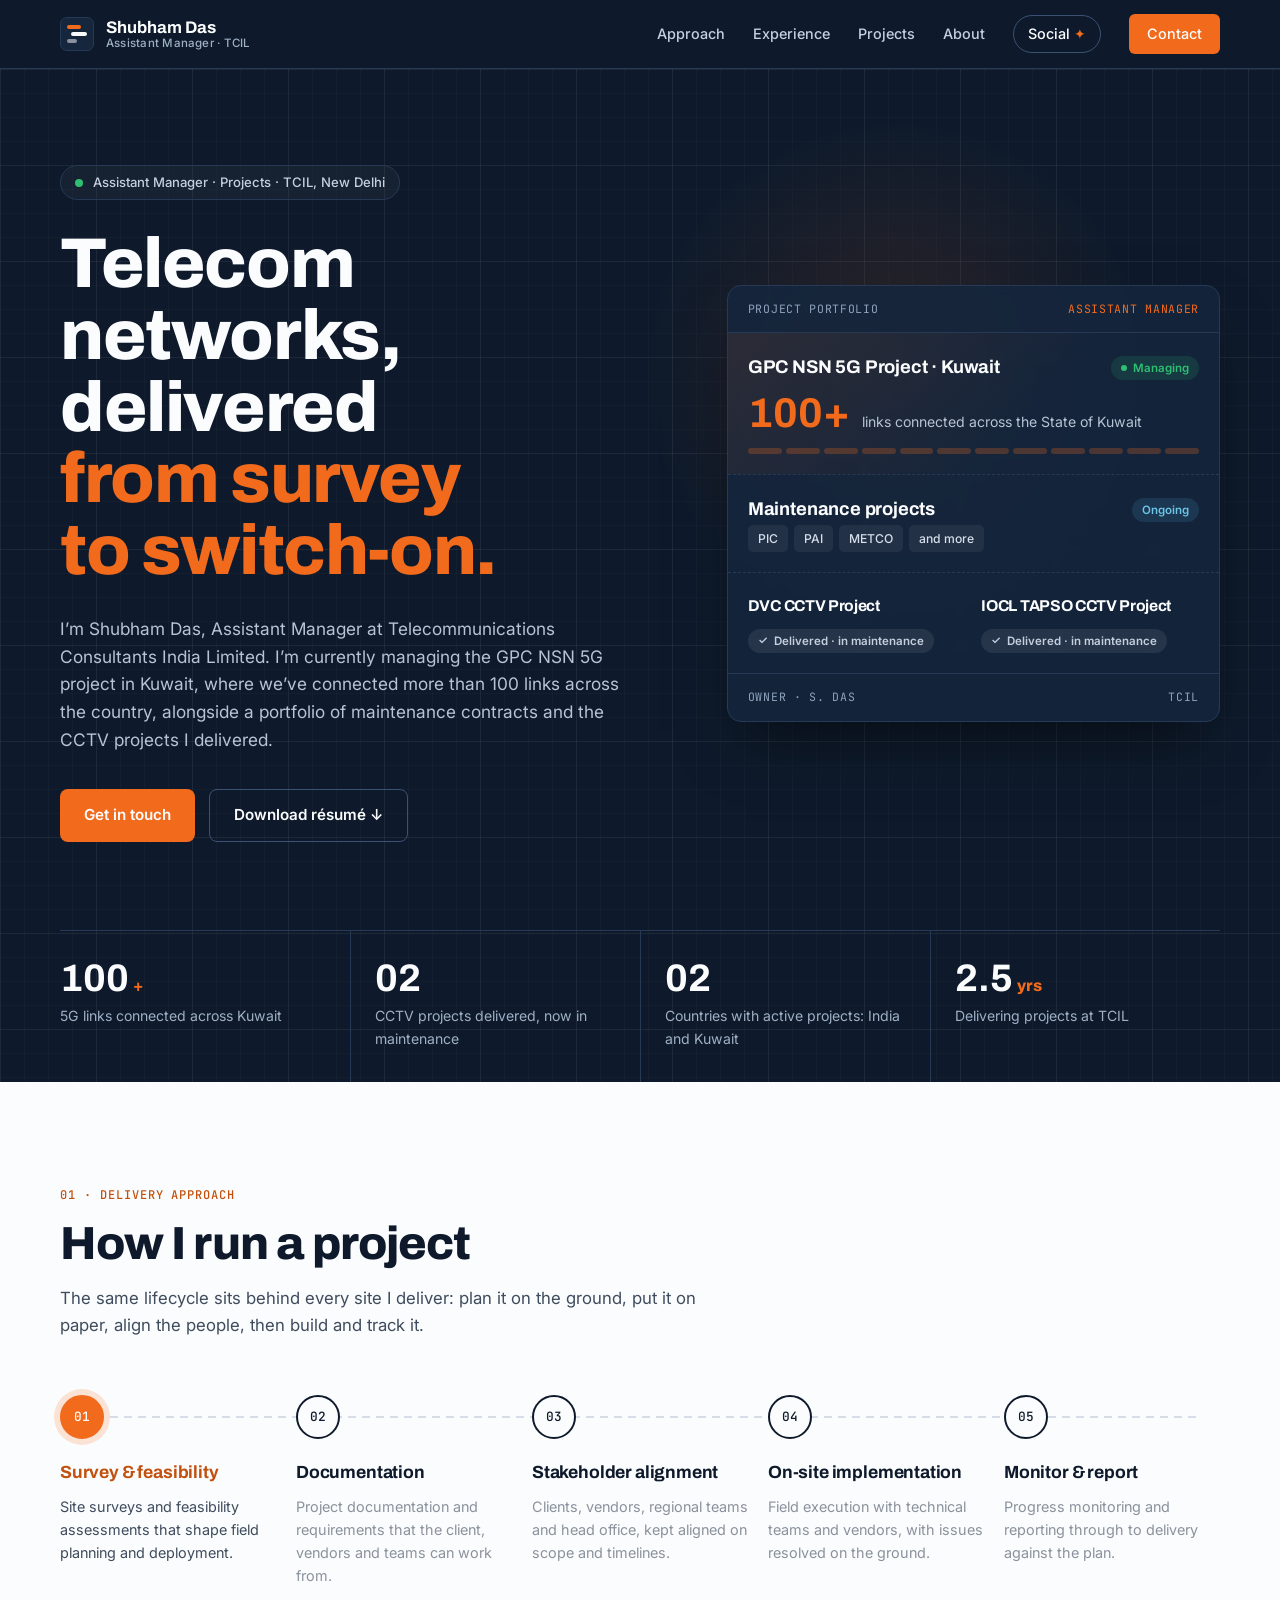
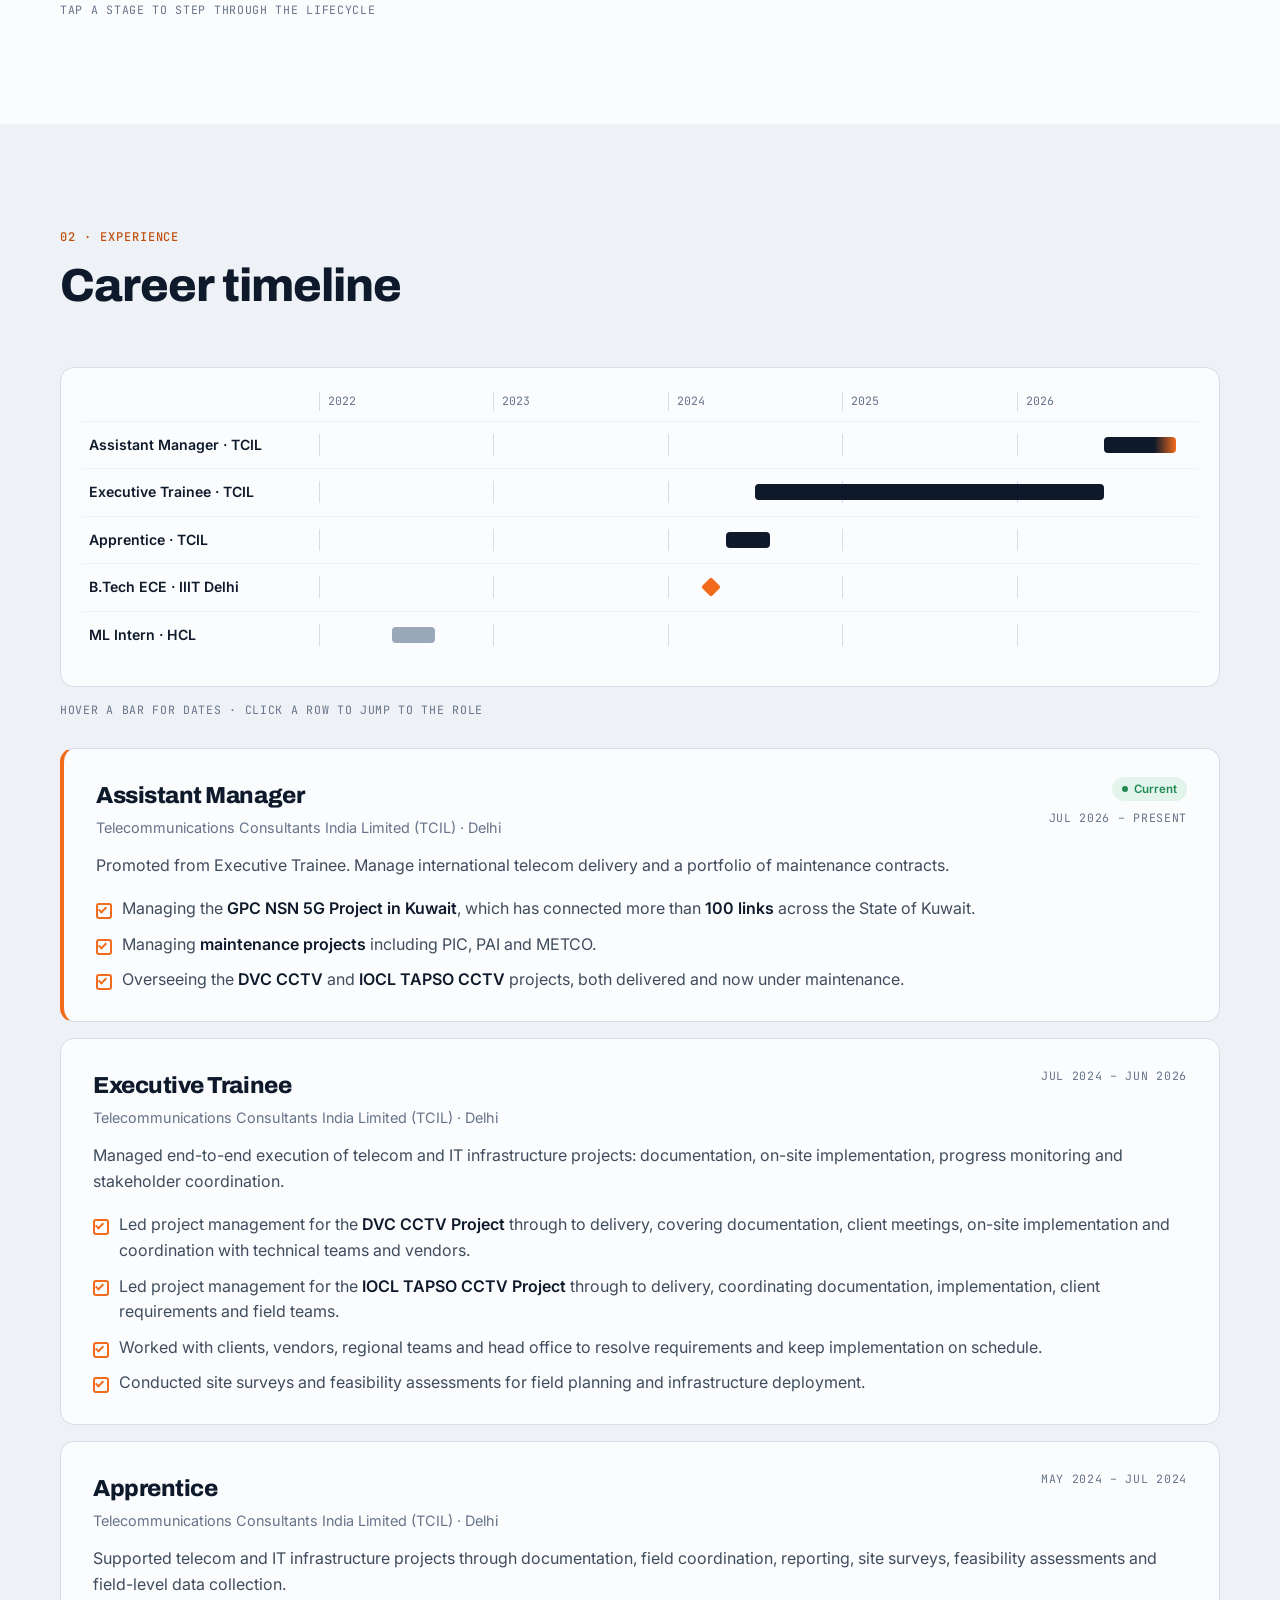
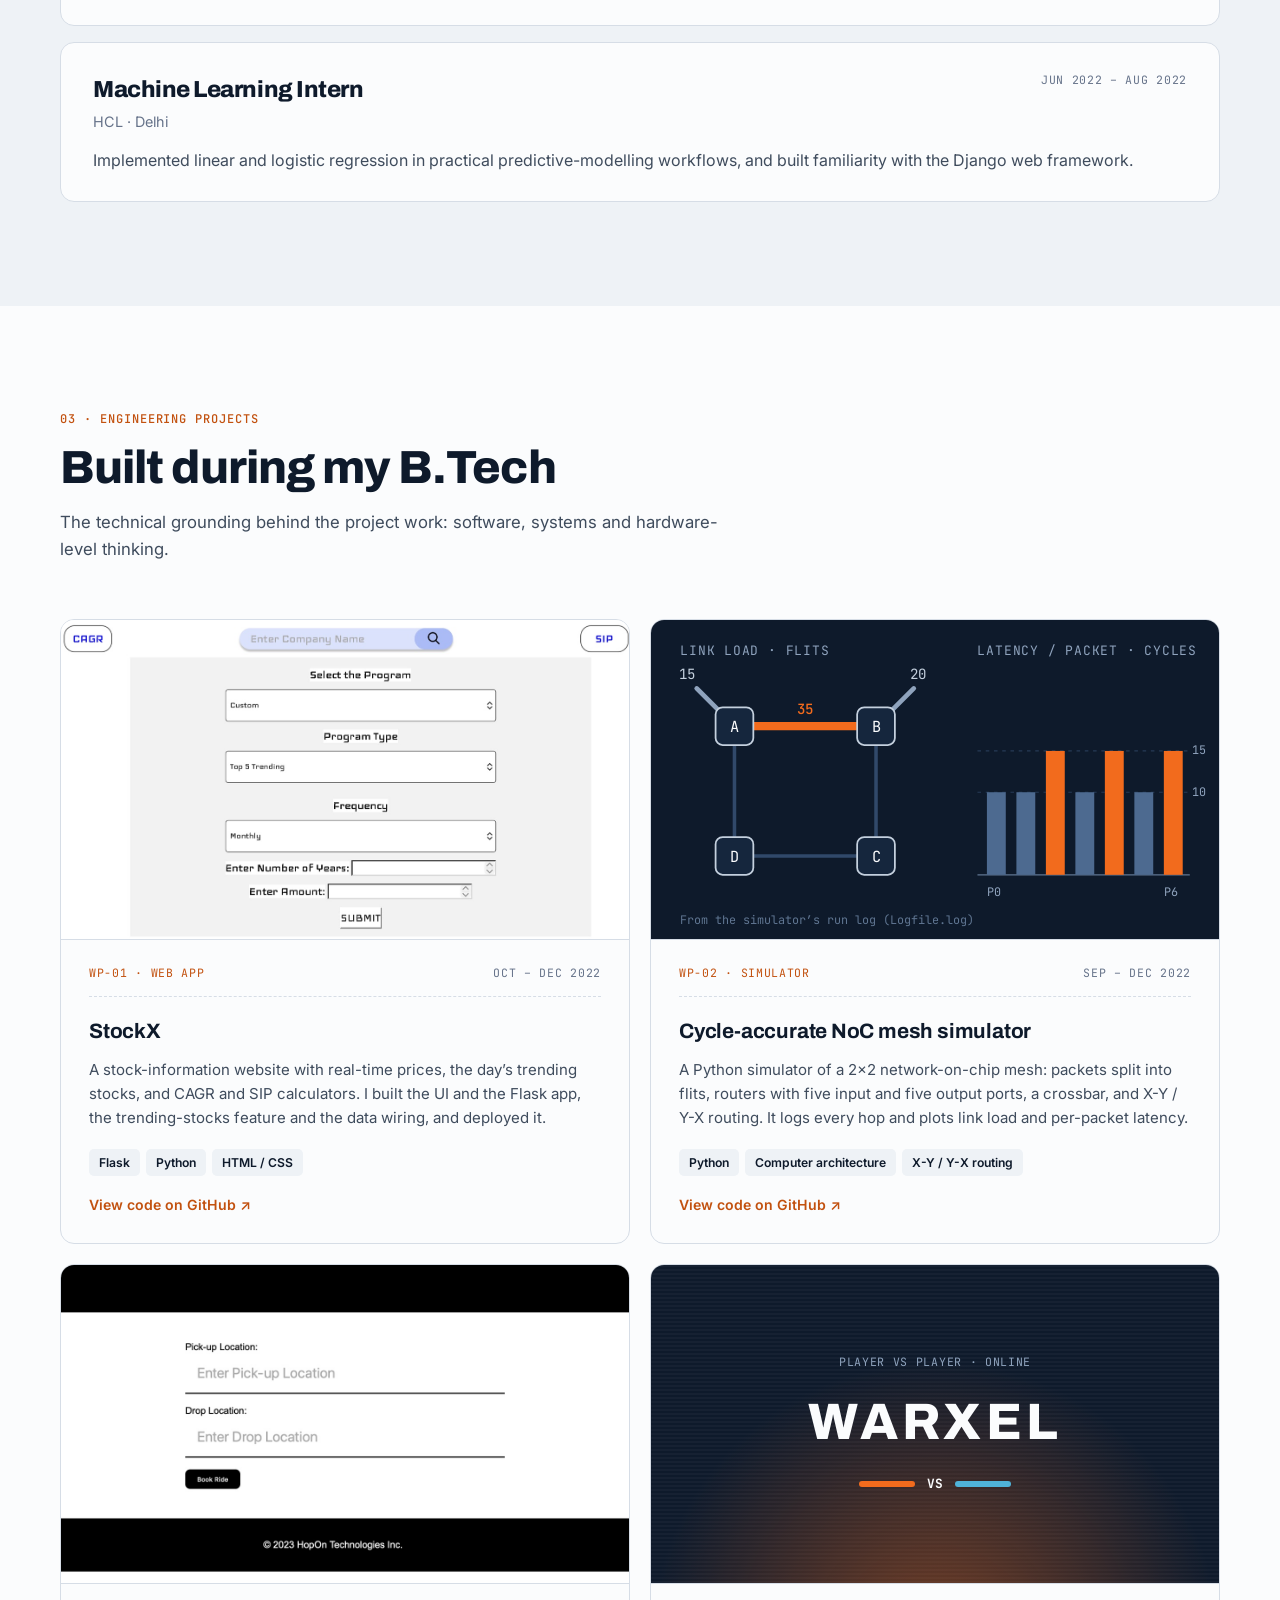
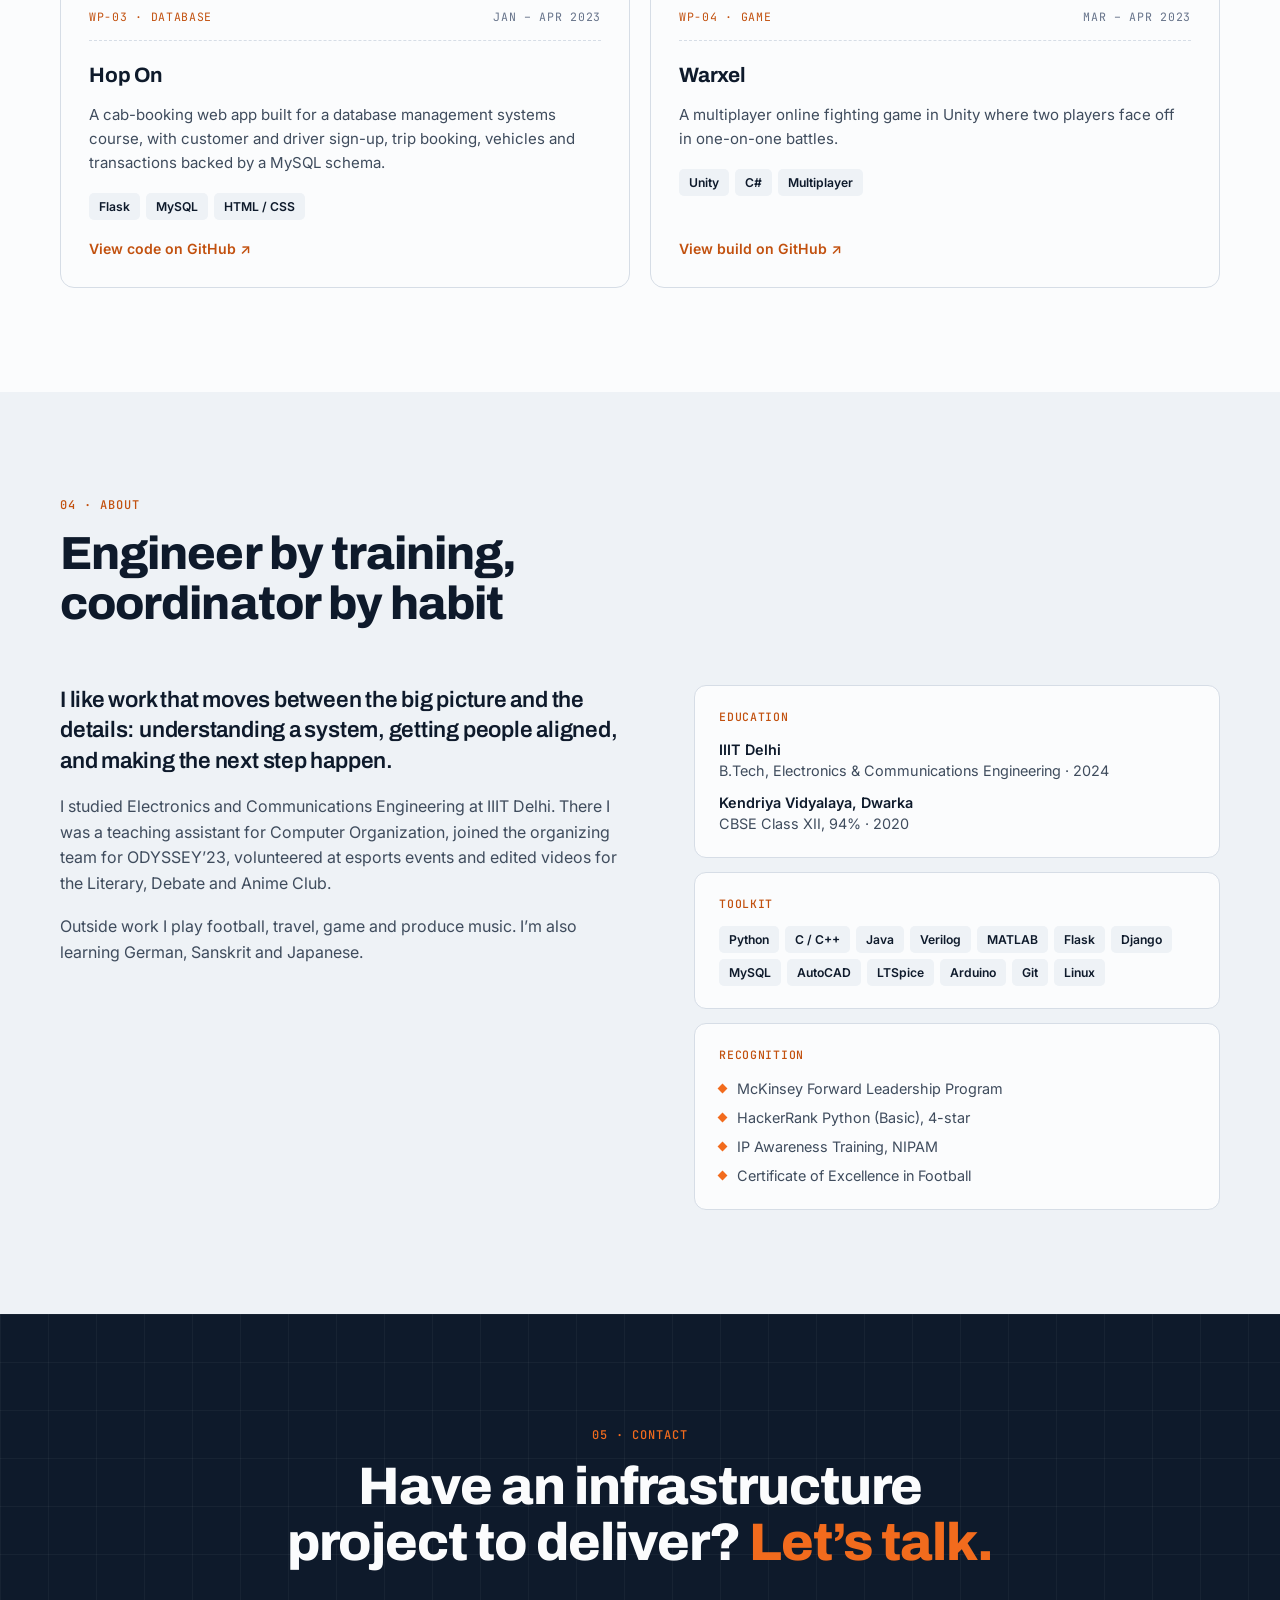
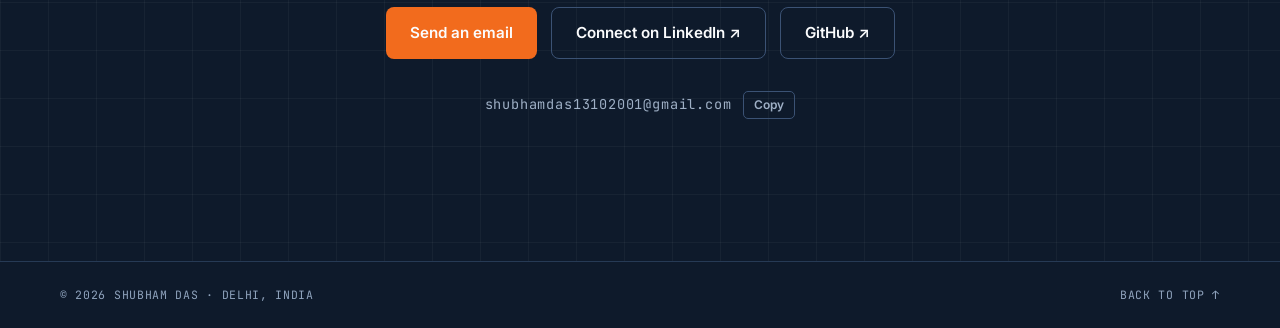
==== index.html @ 8af95099 "Portfolio site" ====
<!doctype html>
<html lang="en">
  <head>
    <meta charset="UTF-8" />
    <meta name="viewport" content="width=device-width, initial-scale=1" />
    <meta name="theme-color" content="#0e1a2b" />
    <meta
      name="description"
      content="Shubham Das is an Assistant Manager at TCIL, managing the GPC NSN 5G project in Kuwait and telecom infrastructure projects from site survey to delivery."
    />
    <title>Shubham Das — Project Manager, TCIL</title>
    <link rel="icon" href="data:image/svg+xml,%3Csvg xmlns='http://www.w3.org/2000/svg' viewBox='0 0 64 64'%3E%3Crect width='64' height='64' rx='10' fill='%230e1a2b'/%3E%3Crect x='14' y='18' width='22' height='7' rx='2' fill='%23f26b1d'/%3E%3Crect x='24' y='29' width='26' height='7' rx='2' fill='%23fbfcfd'/%3E%3Crect x='14' y='40' width='16' height='7' rx='2' fill='%23fbfcfd' opacity='.5'/%3E%3C/svg%3E" />
    <link rel="preconnect" href="https://fonts.googleapis.com" />
    <link rel="preconnect" href="https://fonts.gstatic.com" crossorigin />
    <link
      href="https://fonts.googleapis.com/css2?family=Archivo:wght@500;600;700;800&family=Inter:wght@400;500;600&family=JetBrains+Mono:wght@500&display=swap"
      rel="stylesheet"
    />
    <link rel="stylesheet" href="assets/css/main.css" />
    <script src="assets/js/main.js" defer></script>
  </head>
  <body>
    <header class="site-header">
      <div class="shell header-inner">
        <a class="brand" href="#home">
          <span class="brand-mark" aria-hidden="true"><i></i><i></i><i></i></span>
          <span class="brand-text">Shubham Das<small>Assistant Manager · TCIL</small></span>
        </a>
        <button class="menu-toggle" type="button" aria-expanded="false" aria-controls="site-nav">
          <span></span>
          <span></span>
          <span class="sr-only">Toggle navigation</span>
        </button>
        <nav class="site-nav" id="site-nav" aria-label="Main navigation">
          <a href="#approach">Approach</a>
          <a href="#experience">Experience</a>
          <a href="#work">Projects</a>
          <a href="#about">About</a>
          <a class="nav-social" href="social.html">Social <span aria-hidden="true">✦</span></a>
          <a class="nav-cta" href="#contact">Contact</a>
        </nav>
      </div>
      <div class="scroll-progress" aria-hidden="true"><i></i></div>
    </header>

    <main>
      <!-- HERO -->
      <section class="hero" id="home">
        <div class="hero-spot" aria-hidden="true"></div>
        <div class="shell hero-inner">
          <div class="hero-copy">
            <p class="tag-line"><span class="pulse"></span> Assistant Manager · Projects · TCIL, New Delhi</p>
            <h1>Telecom networks, delivered <span class="hl">from survey to switch-on.</span></h1>
            <p class="lede">
              I’m Shubham Das, Assistant Manager at Telecommunications Consultants India Limited. I’m currently managing the
              GPC NSN 5G project in Kuwait, where we’ve connected more than 100 links across the country, alongside a
              portfolio of maintenance contracts and the CCTV projects I delivered.
            </p>
            <div class="actions">
              <a class="btn btn-primary" href="mailto:shubhamdas13102001@gmail.com">Get in touch</a>
              <a class="btn btn-ghost" href="assets/docs/Shubham_Das_Resume.pdf" download>Download résumé ↓</a>
            </div>
          </div>

          <aside class="board" aria-label="Project portfolio">
            <div class="board-head">
              <span class="mono">PROJECT PORTFOLIO</span>
              <span class="mono board-count">ASSISTANT MANAGER</span>
            </div>

            <div class="board-item board-item--lead">
              <div class="board-row">
                <h2>GPC NSN 5G Project · Kuwait</h2>
                <span class="chip chip-live">Managing</span>
              </div>
              <div class="board-metric"><strong><b data-count="100">100</b>+</strong><span>links connected across the State of Kuwait</span></div>
              <div class="link-map" aria-hidden="true"><i></i><i></i><i></i><i></i><i></i><i></i><i></i><i></i><i></i><i></i><i></i><i></i></div>
            </div>

            <div class="board-item">
              <div class="board-row">
                <h2>Maintenance projects</h2>
                <span class="chip chip-om">Ongoing</span>
              </div>
              <ul class="scope"><li>PIC</li><li>PAI</li><li>METCO</li><li>and more</li></ul>
            </div>

            <div class="board-item board-item--split">
              <div>
                <h2>DVC CCTV Project</h2>
                <span class="chip chip-done">Delivered · in maintenance</span>
              </div>
              <div>
                <h2>IOCL TAPSO CCTV Project</h2>
                <span class="chip chip-done">Delivered · in maintenance</span>
              </div>
            </div>

            <div class="board-foot mono"><span>OWNER · S. DAS</span><span>TCIL</span></div>
          </aside>
        </div>

        <div class="shell kpis" role="list" aria-label="Highlights">
          <div class="kpi" role="listitem"><strong><b data-count="100">100</b><small>+</small></strong><span>5G links connected across Kuwait</span></div>
          <div class="kpi" role="listitem"><strong><b data-count="2" data-pad="2">02</b></strong><span>CCTV projects delivered, now in maintenance</span></div>
          <div class="kpi" role="listitem"><strong><b data-count="2" data-pad="2">02</b></strong><span>Countries with active projects: India and Kuwait</span></div>
          <div class="kpi" role="listitem"><strong><b data-count="2.5" data-decimals="1">2.5</b><small>yrs</small></strong><span>Delivering projects at TCIL</span></div>
        </div>
      </section>

      <!-- APPROACH -->
      <section class="section shell" id="approach">
        <header class="section-head">
          <p class="eyebrow">01 · Delivery approach</p>
          <h2>How I run a project</h2>
          <p class="section-intro">The same lifecycle sits behind every site I deliver: plan it on the ground, put it on paper, align the people, then build and track it.</p>
        </header>

        <ol class="phases">
          <li class="phase is-active">
            <span class="phase-num">01</span>
            <h3>Survey &amp; feasibility</h3>
            <p>Site surveys and feasibility assessments that shape field planning and deployment.</p>
          </li>
          <li class="phase">
            <span class="phase-num">02</span>
            <h3>Documentation</h3>
            <p>Project documentation and requirements that the client, vendors and teams can work from.</p>
          </li>
          <li class="phase">
            <span class="phase-num">03</span>
            <h3>Stakeholder alignment</h3>
            <p>Clients, vendors, regional teams and head office, kept aligned on scope and timelines.</p>
          </li>
          <li class="phase">
            <span class="phase-num">04</span>
            <h3>On-site implementation</h3>
            <p>Field execution with technical teams and vendors, with issues resolved on the ground.</p>
          </li>
          <li class="phase">
            <span class="phase-num">05</span>
            <h3>Monitor &amp; report</h3>
            <p>Progress monitoring and reporting through to delivery against the plan.</p>
          </li>
        </ol>
        <p class="phases-hint mono">TAP A STAGE TO STEP THROUGH THE LIFECYCLE</p>
      </section>

      <!-- EXPERIENCE -->
      <section class="section section-tint" id="experience">
        <div class="shell">
          <header class="section-head">
            <p class="eyebrow">02 · Experience</p>
            <h2>Career timeline</h2>
          </header>

          <div class="gantt" aria-label="Career timeline chart">
            <div class="gantt-axis" aria-hidden="true">
              <span></span>
              <div class="gantt-years"><span>2022</span><span>2023</span><span>2024</span><span>2025</span><span>2026</span></div>
            </div>
            <a class="gantt-row" href="#role-am">
              <span class="gantt-label">Assistant Manager · TCIL</span>
              <span class="gantt-track"><i class="bar bar-live" style="--l: 90%; --w: 8.33%" data-tip="Jul 2026 – Present · 5G Kuwait"></i></span>
            </a>
            <a class="gantt-row" href="#role-et">
              <span class="gantt-label">Executive Trainee · TCIL</span>
              <span class="gantt-track"><i class="bar" style="--l: 50%; --w: 40%" data-tip="Jul 2024 – Jun 2026 · 2 yrs"></i></span>
            </a>
            <a class="gantt-row" href="#role-ap">
              <span class="gantt-label">Apprentice · TCIL</span>
              <span class="gantt-track"><i class="bar" style="--l: 46.67%; --w: 5%" data-tip="May – Jul 2024"></i></span>
            </a>
            <div class="gantt-row">
              <span class="gantt-label">B.Tech ECE · IIIT Delhi</span>
              <span class="gantt-track"><i class="milestone" style="--l: 45%" data-tip="Graduated · Apr 2024"></i></span>
            </div>
            <a class="gantt-row" href="#role-hcl">
              <span class="gantt-label">ML Intern · HCL</span>
              <span class="gantt-track"><i class="bar bar-muted" style="--l: 8.33%; --w: 5%" data-tip="Jun – Aug 2022"></i></span>
            </a>
          </div>
          <p class="gantt-hint mono">HOVER A BAR FOR DATES · CLICK A ROW TO JUMP TO THE ROLE</p>

          <div class="roles">
            <article class="role role-current" id="role-am">
              <div class="role-head">
                <div>
                  <h3>Assistant Manager</h3>
                  <p class="role-org">Telecommunications Consultants India Limited (TCIL) · Delhi</p>
                </div>
                <div class="role-meta"><span class="chip chip-live">Current</span><span class="mono">JUL 2026 – PRESENT</span></div>
              </div>
              <p>Promoted from Executive Trainee. Manage international telecom delivery and a portfolio of maintenance contracts.</p>
              <ul>
                <li>Managing the <strong>GPC NSN 5G Project in Kuwait</strong>, which has connected more than <strong>100 links</strong> across the State of Kuwait.</li>
                <li>Managing <strong>maintenance projects</strong> including PIC, PAI and METCO.</li>
                <li>Overseeing the <strong>DVC CCTV</strong> and <strong>IOCL TAPSO CCTV</strong> projects, both delivered and now under maintenance.</li>
              </ul>
            </article>

            <article class="role" id="role-et">
              <div class="role-head">
                <div>
                  <h3>Executive Trainee</h3>
                  <p class="role-org">Telecommunications Consultants India Limited (TCIL) · Delhi</p>
                </div>
                <div class="role-meta"><span class="mono">JUL 2024 – JUN 2026</span></div>
              </div>
              <p>Managed end-to-end execution of telecom and IT infrastructure projects: documentation, on-site implementation, progress monitoring and stakeholder coordination.</p>
              <ul>
                <li>Led project management for the <strong>DVC CCTV Project</strong> through to delivery, covering documentation, client meetings, on-site implementation and coordination with technical teams and vendors.</li>
                <li>Led project management for the <strong>IOCL TAPSO CCTV Project</strong> through to delivery, coordinating documentation, implementation, client requirements and field teams.</li>
                <li>Worked with clients, vendors, regional teams and head office to resolve requirements and keep implementation on schedule.</li>
                <li>Conducted site surveys and feasibility assessments for field planning and infrastructure deployment.</li>
              </ul>
            </article>

            <article class="role" id="role-ap">
              <div class="role-head">
                <div>
                  <h3>Apprentice</h3>
                  <p class="role-org">Telecommunications Consultants India Limited (TCIL) · Delhi</p>
                </div>
                <div class="role-meta"><span class="mono">MAY 2024 – JUL 2024</span></div>
              </div>
              <p>Supported telecom and IT infrastructure projects through documentation, field coordination, reporting, site surveys, feasibility assessments and field-level data collection.</p>
            </article>

            <article class="role" id="role-hcl">
              <div class="role-head">
                <div>
                  <h3>Machine Learning Intern</h3>
                  <p class="role-org">HCL · Delhi</p>
                </div>
                <div class="role-meta"><span class="mono">JUN 2022 – AUG 2022</span></div>
              </div>
              <p>Implemented linear and logistic regression in practical predictive-modelling workflows, and built familiarity with the Django web framework.</p>
            </article>
          </div>
        </div>
      </section>

      <!-- PROJECTS -->
      <section class="section shell" id="work">
        <header class="section-head">
          <p class="eyebrow">03 · Engineering projects</p>
          <h2>Built during my B.Tech</h2>
          <p class="section-intro">The technical grounding behind the project work: software, systems and hardware-level thinking.</p>
        </header>

        <div class="packages">
          <article class="package">
            <div class="package-visual">
              <img src="assets/images/projects/stockx-sip.jpg" alt="StockX SIP calculator screen with program, type and frequency selectors" loading="lazy" />
            </div>
            <div class="package-body">
              <div class="package-head mono"><span>WP-01 · WEB APP</span><span>OCT – DEC 2022</span></div>
              <h3>StockX</h3>
              <p>A stock-information website with real-time prices, the day’s trending stocks, and CAGR and SIP calculators. I built the UI and the Flask app, the trending-stocks feature and the data wiring, and deployed it.</p>
              <div class="pills"><span>Flask</span><span>Python</span><span>HTML / CSS</span></div>
              <a class="repo-link" href="https://github.com/ShubhamDas13/stockx" target="_blank" rel="noreferrer">View code on GitHub ↗</a>
            </div>
          </article>
          <article class="package">
            <div class="package-visual package-visual--chart" role="img" aria-label="Simulator output: 2 by 2 router mesh where link A–B carried 35 flits, A–PE 15 and B–PE 20; packet latencies of 10 to 15 cycles across 7 packets">
              <svg viewBox="0 0 480 270" aria-hidden="true">
                <text class="ch-title" x="24" y="30">LINK LOAD · FLITS</text>
                <g class="mesh">
                  <line class="lk" x1="70" y1="90" x2="70" y2="200" /><line class="lk" x1="190" y1="200" x2="70" y2="200" /><line class="lk" x1="190" y1="90" x2="190" y2="200" />
                  <line class="lk lk-hot" x1="70" y1="90" x2="190" y2="90" />
                  <line class="lk lk-pe" x1="70" y1="90" x2="38" y2="58" /><line class="lk lk-pe" x1="190" y1="90" x2="222" y2="58" />
                  <text class="lk-val hot" x="130" y="80">35</text>
                  <text class="lk-val" x="30" y="50">15</text><text class="lk-val" x="226" y="50">20</text>
                  <rect class="rt" x="54" y="74" width="32" height="32" rx="6" /><text class="rt-l" x="70" y="95">A</text>
                  <rect class="rt" x="174" y="74" width="32" height="32" rx="6" /><text class="rt-l" x="190" y="95">B</text>
                  <rect class="rt" x="174" y="184" width="32" height="32" rx="6" /><text class="rt-l" x="190" y="205">C</text>
                  <rect class="rt" x="54" y="184" width="32" height="32" rx="6" /><text class="rt-l" x="70" y="205">D</text>
                </g>
                <text class="ch-title" x="276" y="30">LATENCY / PACKET · CYCLES</text>
                <g class="lat">
                  <line class="axis" x1="276" y1="216" x2="456" y2="216" />
                  <line class="grid" x1="276" y1="111" x2="456" y2="111" /><text class="tick" x="458" y="114">15</text>
                  <line class="grid" x1="276" y1="146" x2="456" y2="146" /><text class="tick" x="458" y="149">10</text>
                  <rect x="284" y="146" width="16" height="70" /><rect x="309" y="146" width="16" height="70" />
                  <rect class="hi" x="334" y="111" width="16" height="105" /><rect x="359" y="146" width="16" height="70" />
                  <rect class="hi" x="384" y="111" width="16" height="105" /><rect x="409" y="146" width="16" height="70" />
                  <rect class="hi" x="434" y="111" width="16" height="105" />
                  <text class="tick" x="284" y="234">P0</text><text class="tick" x="434" y="234">P6</text>
                </g>
                <text class="ch-foot" x="24" y="258">From the simulator’s run log (Logfile.log)</text>
              </svg>
            </div>
            <div class="package-body">
              <div class="package-head mono"><span>WP-02 · SIMULATOR</span><span>SEP – DEC 2022</span></div>
              <h3>Cycle-accurate NoC mesh simulator</h3>
              <p>A Python simulator of a 2×2 network-on-chip mesh: packets split into flits, routers with five input and five output ports, a crossbar, and X-Y / Y-X routing. It logs every hop and plots link load and per-packet latency.</p>
              <div class="pills"><span>Python</span><span>Computer architecture</span><span>X-Y / Y-X routing</span></div>
              <a class="repo-link" href="https://github.com/ShubhamDas13/CAProject" target="_blank" rel="noreferrer">View code on GitHub ↗</a>
            </div>
          </article>
          <article class="package">
            <div class="package-visual">
              <img src="assets/images/projects/hopon-booking.jpg" alt="Hop On booking screen with pick-up and drop location fields" loading="lazy" />
            </div>
            <div class="package-body">
              <div class="package-head mono"><span>WP-03 · DATABASE</span><span>JAN – APR 2023</span></div>
              <h3>Hop On</h3>
              <p>A cab-booking web app built for a database management systems course, with customer and driver sign-up, trip booking, vehicles and transactions backed by a MySQL schema.</p>
              <div class="pills"><span>Flask</span><span>MySQL</span><span>HTML / CSS</span></div>
              <a class="repo-link" href="https://github.com/ShubhamDas13/164_HopOn_Project" target="_blank" rel="noreferrer">View code on GitHub ↗</a>
            </div>
          </article>
          <article class="package">
            <div class="package-visual package-visual--game" aria-hidden="true">
              <span class="game-kicker mono">PLAYER VS PLAYER · ONLINE</span>
              <span class="game-title">WARXEL</span>
              <span class="game-vs"><i></i><b>VS</b><i></i></span>
            </div>
            <div class="package-body">
              <div class="package-head mono"><span>WP-04 · GAME</span><span>MAR – APR 2023</span></div>
              <h3>Warxel</h3>
              <p>A multiplayer online fighting game in Unity where two players face off in one-on-one battles.</p>
              <div class="pills"><span>Unity</span><span>C#</span><span>Multiplayer</span></div>
              <a class="repo-link" href="https://github.com/ShubhamDas13/Warxel_GDD" target="_blank" rel="noreferrer">View build on GitHub ↗</a>
            </div>
          </article>
        </div>
      </section>

      <!-- ABOUT -->
      <section class="section section-tint" id="about">
        <div class="shell">
          <header class="section-head">
            <p class="eyebrow">04 · About</p>
            <h2>Engineer by training, coordinator by habit</h2>
          </header>

          <div class="about">
            <div class="about-copy">
              <p class="about-lead">I like work that moves between the big picture and the details: understanding a system, getting people aligned, and making the next step happen.</p>
              <p>I studied Electronics and Communications Engineering at IIIT Delhi. There I was a teaching assistant for Computer Organization, joined the organizing team for ODYSSEY’23, volunteered at esports events and edited videos for the Literary, Debate and Anime Club.</p>
              <p>Outside work I play football, travel, game and produce music. I’m also learning German, Sanskrit and Japanese.</p>
            </div>

            <div class="cards">
              <div class="card">
                <h3 class="mono">EDUCATION</h3>
                <p><strong>IIIT Delhi</strong><br />B.Tech, Electronics &amp; Communications Engineering · 2024</p>
                <p><strong>Kendriya Vidyalaya, Dwarka</strong><br />CBSE Class XII, 94% · 2020</p>
              </div>
              <div class="card">
                <h3 class="mono">TOOLKIT</h3>
                <div class="pills">
                  <span>Python</span><span>C / C++</span><span>Java</span><span>Verilog</span><span>MATLAB</span><span>Flask</span><span>Django</span><span>MySQL</span><span>AutoCAD</span><span>LTSpice</span><span>Arduino</span><span>Git</span><span>Linux</span>
                </div>
              </div>
              <div class="card">
                <h3 class="mono">RECOGNITION</h3>
                <ul>
                  <li>McKinsey Forward Leadership Program</li>
                  <li>HackerRank Python (Basic), 4-star</li>
                  <li>IP Awareness Training, NIPAM</li>
                  <li>Certificate of Excellence in Football</li>
                </ul>
              </div>
            </div>
          </div>
        </div>
      </section>

      <!-- CONTACT -->
      <section class="contact" id="contact">
        <div class="shell contact-inner">
          <p class="eyebrow eyebrow-light">05 · Contact</p>
          <h2>Have an infrastructure project to deliver? <span class="hl">Let’s talk.</span></h2>
          <div class="actions">
            <a class="btn btn-primary" href="mailto:shubhamdas13102001@gmail.com">Send an email</a>
            <a class="btn btn-ghost" href="https://www.linkedin.com/in/shubhamdas69420" target="_blank" rel="noreferrer">Connect on LinkedIn ↗</a>
            <a class="btn btn-ghost" href="https://github.com/ShubhamDas13" target="_blank" rel="noreferrer">GitHub ↗</a>
          </div>
          <button class="copy-email" type="button" data-email="shubhamdas13102001@gmail.com">
            <span class="mono">shubhamdas13102001@gmail.com</span><span class="copy-tag">Copy</span>
          </button>
          <p class="copy-feedback" aria-live="polite"></p>
        </div>
      </section>
    </main>

    <footer class="site-footer">
      <div class="shell footer-inner mono">
        <p>© 2026 SHUBHAM DAS · DELHI, INDIA</p>
        <a href="#home">BACK TO TOP ↑</a>
      </div>
    </footer>
  </body>
</html>
---- assets/css/main.css ----
:root {
  color-scheme: light;
  --navy: #0e1a2b;
  --navy-2: #15263d;
  --navy-line: #263a55;
  --white: #fbfcfd;
  --tint: #eef2f6;
  --ink: #0e1a2b;
  --ink-soft: #3f4c5d;
  --muted: #66738a;
  --line: #d6dde6;
  --orange: #f26b1d;
  --orange-ink: #c2510f;
  --green: #2fbf71;
  --display: "Archivo", "Helvetica Neue", Arial, sans-serif;
  --sans: "Inter", -apple-system, BlinkMacSystemFont, "Segoe UI", sans-serif;
  --mono: "JetBrains Mono", "SFMono-Regular", Consolas, monospace;
  --shell: 1160px;
  --radius: 10px;
}

* { box-sizing: border-box; }

html { scroll-behavior: smooth; scroll-padding-top: 76px; }

body {
  margin: 0;
  background: var(--white);
  color: var(--ink);
  font-family: var(--sans);
  font-size: 16px;
  line-height: 1.6;
  -webkit-font-smoothing: antialiased;
  overflow-x: hidden;
}

a { color: inherit; text-decoration: none; }
button { font: inherit; color: inherit; }
::selection { background: var(--orange); color: var(--white); }

.sr-only {
  position: absolute; width: 1px; height: 1px; overflow: hidden;
  clip-path: inset(50%); white-space: nowrap;
}

.shell { width: min(var(--shell), calc(100% - 48px)); margin-inline: auto; }

h1, h2, h3 { margin: 0; font-family: var(--display); letter-spacing: -0.02em; text-wrap: balance; }

.mono { font-family: var(--mono); font-size: 0.72rem; letter-spacing: 0.06em; }

.hl { color: var(--orange); }

/* ---------- Header ---------- */
.site-header {
  position: sticky; top: 0; z-index: 20;
  background: var(--navy);
  border-bottom: 1px solid var(--navy-line);
  color: var(--white);
}

.header-inner { display: flex; align-items: center; justify-content: space-between; height: 68px; }

.brand { display: flex; align-items: center; gap: 12px; }

.brand-mark {
  display: grid; gap: 3px; width: 34px; padding: 7px 6px;
  border-radius: 7px; background: var(--navy-2); border: 1px solid var(--navy-line);
}
.brand-mark i { display: block; height: 4px; border-radius: 2px; background: var(--white); }
.brand-mark i:nth-child(1) { width: 70%; background: var(--orange); }
.brand-mark i:nth-child(2) { width: 100%; margin-left: 20%; width: 80%; }
.brand-mark i:nth-child(3) { width: 50%; opacity: 0.5; }

.brand-text { display: flex; flex-direction: column; font-family: var(--display); font-weight: 700; font-size: 1.05rem; line-height: 1.15; }
.brand-text small { font-family: var(--sans); font-weight: 500; font-size: 0.72rem; color: #9fb0c6; letter-spacing: 0.02em; }

.site-nav { display: flex; align-items: center; gap: 28px; }
.site-nav a { font-size: 0.9rem; font-weight: 500; color: #c4d0de; transition: color 0.2s; }
.site-nav a:hover { color: var(--white); }
.site-nav .nav-cta {
  padding: 8px 18px; border-radius: 6px; background: var(--orange); color: var(--white);
}
.site-nav .nav-cta:hover { background: var(--orange-ink); }

.menu-toggle { display: none; width: 40px; height: 40px; padding: 0; border: 0; background: none; cursor: pointer; }
.menu-toggle span:not(.sr-only) {
  display: block; width: 20px; height: 2px; margin: 5px auto; background: var(--white); transition: transform 0.2s;
}
.menu-toggle[aria-expanded="true"] span:nth-child(1) { transform: translateY(3.5px) rotate(45deg); }
.menu-toggle[aria-expanded="true"] span:nth-child(2) { transform: translateY(-3.5px) rotate(-45deg); }

/* ---------- Hero ---------- */
.hero {
  position: relative;
  background-color: var(--navy);
  background-image:
    linear-gradient(rgba(255,255,255,0.045) 1px, transparent 1px),
    linear-gradient(90deg, rgba(255,255,255,0.045) 1px, transparent 1px),
    linear-gradient(rgba(255,255,255,0.02) 1px, transparent 1px),
    linear-gradient(90deg, rgba(255,255,255,0.02) 1px, transparent 1px);
  background-size: 96px 96px, 96px 96px, 24px 24px, 24px 24px;
  color: var(--white);
  padding: 96px 0 0;
}

.hero-inner { display: grid; grid-template-columns: 1.1fr 0.9fr; gap: 64px; align-items: center; }

.tag-line {
  display: inline-flex; align-items: center; gap: 10px; margin: 0 0 28px;
  padding: 6px 14px; border: 1px solid var(--navy-line); border-radius: 999px;
  background: rgba(255,255,255,0.03); color: #c4d0de; font-size: 0.82rem; font-weight: 500;
}

.pulse { position: relative; width: 8px; height: 8px; border-radius: 50%; background: var(--green); }
.pulse::after {
  position: absolute; inset: -4px; border-radius: 50%; border: 2px solid var(--green);
  opacity: 0; animation: pulse 2s ease-out infinite; content: "";
}
@keyframes pulse { 0% { transform: scale(0.5); opacity: 0.8; } 100% { transform: scale(1.6); opacity: 0; } }

h1 { font-size: clamp(2.5rem, 5.6vw, 4.4rem); font-weight: 800; line-height: 1.02; }

.lede { max-width: 560px; margin: 28px 0 0; color: #b7c4d4; font-size: 1.08rem; }

.actions { display: flex; flex-wrap: wrap; gap: 14px; margin-top: 36px; }

.btn {
  display: inline-flex; align-items: center; padding: 13px 24px; border-radius: 8px;
  font-size: 0.95rem; font-weight: 600; transition: background 0.2s, border-color 0.2s, transform 0.2s;
}
.btn:hover { transform: translateY(-1px); }
.btn-primary { background: var(--orange); color: var(--white); }
.btn-primary:hover { background: var(--orange-ink); }
.btn-ghost { border: 1px solid #3b5274; color: var(--white); }
.btn-ghost:hover { border-color: var(--white); }

/* Project board */
.board {
  border: 1px solid var(--navy-line); border-radius: 14px;
  background: rgba(21, 38, 61, 0.88);
  box-shadow: 0 30px 60px -20px rgba(0,0,0,0.55);
  backdrop-filter: blur(4px);
}

.board-head, .board-foot {
  display: flex; justify-content: space-between; padding: 14px 20px; color: #8fa3bd;
}
.board-head { border-bottom: 1px solid var(--navy-line); }
.board-count { color: var(--orange); }
.board-foot { border-top: 1px solid var(--navy-line); }

.board-item { padding: 20px; }
.board-item + .board-item { border-top: 1px dashed var(--navy-line); }

.board-row { display: flex; align-items: center; justify-content: space-between; gap: 12px; }
.board-row h2 { font-size: 1.15rem; font-weight: 700; letter-spacing: -0.01em; }
.board-role { margin: 4px 0 14px; color: #8fa3bd; font-size: 0.85rem; }

.scope { display: flex; flex-wrap: wrap; gap: 6px; margin: 0; padding: 0; list-style: none; }
.scope li {
  padding: 4px 10px; border-radius: 5px; background: rgba(255,255,255,0.06);
  color: #d5dfeb; font-size: 0.76rem; font-weight: 500;
}

.chip {
  display: inline-flex; align-items: center; gap: 6px; flex-shrink: 0;
  padding: 3px 10px; border-radius: 999px; font-size: 0.72rem; font-weight: 600; white-space: nowrap;
}
.chip-live { background: rgba(47,191,113,0.14); color: var(--green); }
.chip-live::before { width: 6px; height: 6px; border-radius: 50%; background: currentColor; content: ""; }

.chip-om { background: rgba(79,179,217,0.14); color: #6cc4e6; }
.chip-done { background: rgba(255,255,255,0.08); color: #c4d0de; }
.chip-done::before { content: "✓"; font-size: 0.7rem; }

.board-item--lead { background: linear-gradient(135deg, rgba(242,107,29,0.10), transparent 60%); }
.board-metric { display: flex; align-items: baseline; gap: 12px; margin: 10px 0 14px; }
.board-metric strong { font-family: var(--display); font-size: 2.6rem; font-weight: 800; line-height: 1; color: var(--orange); }
.board-metric span { color: #b7c4d4; font-size: 0.88rem; line-height: 1.35; }

.link-map { display: grid; grid-template-columns: repeat(12, 1fr); gap: 4px; }
.link-map i {
  height: 6px; border-radius: 3px; background: var(--orange); opacity: 0.25;
  animation: link-up 2.4s ease-in-out infinite;
}
.link-map i:nth-child(2) { animation-delay: 0.1s; } .link-map i:nth-child(3) { animation-delay: 0.2s; }
.link-map i:nth-child(4) { animation-delay: 0.3s; } .link-map i:nth-child(5) { animation-delay: 0.4s; }
.link-map i:nth-child(6) { animation-delay: 0.5s; } .link-map i:nth-child(7) { animation-delay: 0.6s; }
.link-map i:nth-child(8) { animation-delay: 0.7s; } .link-map i:nth-child(9) { animation-delay: 0.8s; }
.link-map i:nth-child(10) { animation-delay: 0.9s; } .link-map i:nth-child(11) { animation-delay: 1s; }
.link-map i:nth-child(12) { animation-delay: 1.1s; }
@keyframes link-up { 0%, 100% { opacity: 0.25; } 40% { opacity: 1; } }

.board-item--split { display: grid; grid-template-columns: 1fr 1fr; gap: 16px; }
.board-item--split h2 { margin-bottom: 8px; font-size: 0.98rem; }
.board-item--split .chip { white-space: normal; }

/* KPIs */
.kpis {
  display: grid; grid-template-columns: repeat(4, 1fr);
  margin-top: 88px; border-top: 1px solid var(--navy-line);
}
.kpi { padding: 28px 24px 32px 0; }
.kpi + .kpi { padding-left: 24px; border-left: 1px solid var(--navy-line); }
.kpi strong { display: block; color: var(--white); font-family: var(--display); font-size: 2.4rem; font-weight: 800; line-height: 1; }
.kpi strong small { margin-left: 4px; font-size: 1rem; color: var(--orange); }
.kpi span { display: block; margin-top: 8px; color: #9fb0c6; font-size: 0.88rem; }

/* ---------- Sections ---------- */
.section { padding: 104px 0; }
.section.shell { padding-inline: 0; }
.section-tint { background: var(--tint); }

.section-head { max-width: 680px; margin-bottom: 56px; }
.eyebrow {
  margin: 0 0 14px; color: var(--orange-ink);
  font-family: var(--mono); font-size: 0.75rem; font-weight: 500; letter-spacing: 0.08em; text-transform: uppercase;
}
.eyebrow-light { color: var(--orange); }
.section-head h2 { font-size: clamp(2rem, 4vw, 2.9rem); font-weight: 800; line-height: 1.08; }
.section-intro { margin: 16px 0 0; color: var(--ink-soft); font-size: 1.05rem; }

/* Phases */
.phases {
  position: relative; display: grid; grid-template-columns: repeat(5, 1fr); gap: 20px;
  margin: 0; padding: 0; list-style: none;
}
.phases::before {
  position: absolute; top: 21px; left: 22px; right: 22px; height: 2px;
  background: repeating-linear-gradient(90deg, var(--line) 0 8px, transparent 8px 14px); content: "";
}
.phases::after {
  position: absolute; top: 21px; left: 22px; height: 2px; width: calc((100% - 44px) * var(--p, 0));
  background: var(--orange); transition: width 0.5s ease; content: "";
}
.phase { position: relative; z-index: 1; cursor: pointer; outline: none; }
.phase h3, .phase p { transition: color 0.2s, opacity 0.2s; }
.phase:not(.is-active) p { opacity: 0.6; }
.phase.is-done .phase-num { border-color: var(--orange); color: var(--orange-ink); }
.phase.is-active .phase-num {
  background: var(--orange); border-color: var(--orange); color: var(--white);
  box-shadow: 0 0 0 6px rgba(242,107,29,0.18);
}
.phase.is-active h3 { color: var(--orange-ink); }
.phase:focus-visible .phase-num { outline: 2px solid var(--navy); outline-offset: 3px; }
.phase-num {
  position: relative; display: grid; place-items: center; width: 44px; height: 44px; margin-bottom: 20px;
  border: 2px solid var(--navy); border-radius: 50%; background: var(--white);
  font-family: var(--mono); font-size: 0.8rem; font-weight: 500;
  transition: background 0.2s, color 0.2s, border-color 0.2s;
}
.phase:hover .phase-num { border-color: var(--orange); }
.phase h3 { font-size: 1.1rem; font-weight: 700; letter-spacing: -0.01em; }
.phase p { margin: 8px 0 0; color: var(--ink-soft); font-size: 0.9rem; }

/* Gantt */
.gantt {
  padding: 24px 28px 28px; border: 1px solid var(--line); border-radius: 14px; background: var(--white);
}
.gantt-axis, .gantt-row { display: grid; grid-template-columns: 210px 1fr; gap: 20px; align-items: center; }
.gantt-years { display: grid; grid-template-columns: repeat(5, 1fr); }
.gantt-years span {
  padding-left: 8px; border-left: 1px solid var(--line);
  color: var(--muted); font-family: var(--mono); font-size: 0.72rem;
}
.gantt-row {
  margin: 0 -12px; padding: 12px; border-top: 1px solid var(--tint); border-radius: 8px;
  transition: background 0.2s;
}
a.gantt-row:hover, a.gantt-row:focus-visible { background: var(--tint); outline: none; }
a.gantt-row:hover .gantt-label { color: var(--orange-ink); }
.gantt-row:hover .bar { filter: brightness(1.25); }
.gantt-axis { padding-bottom: 10px; }
.gantt-label { font-size: 0.88rem; font-weight: 600; }
.gantt-track {
  position: relative; height: 22px;
  background: repeating-linear-gradient(90deg, var(--line) 0 1px, transparent 1px 20%);
}
.bar {
  position: absolute; top: 3px; left: var(--l); width: var(--w); height: 16px; min-width: 10px;
  border-radius: 4px; background: var(--navy);
  transform-origin: left center; transform: scaleX(0);
  transition: transform 0.9s cubic-bezier(0.2, 0.7, 0.2, 1), filter 0.2s;
}
.gantt.is-visible .bar { transform: scaleX(1); }
.gantt.is-visible .gantt-row:nth-child(3) .bar { transition-delay: 0.15s; }
.gantt.is-visible .gantt-row:nth-child(4) .bar { transition-delay: 0.3s; }
.gantt.is-visible .gantt-row:nth-child(6) .bar { transition-delay: 0.45s; }
.bar-live {
  background: linear-gradient(90deg, var(--navy) 0%, var(--navy) 70%, var(--orange) 100%);
}
.bar-live::after {
  position: absolute; right: -5px; top: -3px; width: 2px; height: 22px; background: var(--orange); content: "";
}
.bar-muted { background: #9aa8ba; }
.milestone { position: absolute; top: 0; left: var(--l); width: 22px; height: 22px; margin-left: -11px; }
.milestone::before {
  position: absolute; inset: 4px; border-radius: 2px; background: var(--orange);
  transform: rotate(45deg); content: "";
}

/* Tooltips */
[data-tip]::after {
  position: absolute; bottom: calc(100% + 10px); left: 50%; z-index: 5;
  padding: 6px 10px; border-radius: 6px; background: var(--navy); color: var(--white);
  font-family: var(--mono); font-size: 0.7rem; font-style: normal; white-space: nowrap;
  opacity: 0; pointer-events: none; transform: translate(-50%, 4px);
  transition: opacity 0.15s, transform 0.15s; content: attr(data-tip);
}
.gantt-row:hover [data-tip]::after, .gantt-row:focus-visible [data-tip]::after { opacity: 1; transform: translate(-50%, 0); }
.bar-live[data-tip]::after { left: auto; right: 0; transform: translateY(4px); }
.gantt-row:hover .bar-live[data-tip]::after { transform: translateY(0); }
.gantt-hint, .phases-hint { margin: 14px 0 0; color: var(--muted); }

/* Roles */
.roles { display: grid; gap: 16px; margin-top: 28px; }
.role {
  padding: 28px 32px; border: 1px solid var(--line); border-radius: 14px; background: var(--white);
}
.role-current { border-left: 4px solid var(--orange); }
.role { transition: border-color 0.2s, box-shadow 0.2s; }
.role:target { animation: flash 1.6s ease-out; }
@keyframes flash {
  0%, 30% { box-shadow: 0 0 0 4px rgba(242,107,29,0.35); border-color: var(--orange); }
  100% { box-shadow: 0 0 0 0 rgba(242,107,29,0); }
}
.role-head { display: flex; justify-content: space-between; gap: 16px; align-items: flex-start; margin-bottom: 14px; }
.role h3 { font-size: 1.45rem; font-weight: 800; }
.role-org { margin: 2px 0 0; color: var(--muted); font-size: 0.9rem; }
.role-meta { display: flex; flex-direction: column; align-items: flex-end; gap: 8px; color: var(--muted); white-space: nowrap; }
.role .chip-live { background: rgba(47,191,113,0.12); color: #1f8a52; }
.role > p { margin: 0; color: var(--ink-soft); }
.role ul { display: grid; gap: 10px; margin: 18px 0 0; padding: 0; list-style: none; }
.role li { position: relative; padding-left: 26px; color: var(--ink-soft); }
.role li::before {
  position: absolute; left: 0; top: 0.42em; width: 12px; height: 12px;
  border: 2px solid var(--orange); border-radius: 3px; content: "";
}
.role li::after {
  position: absolute; left: 4px; top: calc(0.42em + 2px); width: 3px; height: 6px;
  border: solid var(--orange); border-width: 0 2px 2px 0; transform: rotate(45deg); content: "";
}
strong { font-weight: 600; color: var(--ink); }

/* Work packages */
.packages { display: grid; grid-template-columns: repeat(2, 1fr); gap: 20px; }
.package {
  display: flex; flex-direction: column; overflow: hidden;
  border: 1px solid var(--line); border-radius: 14px; background: var(--white);
  transition: border-color 0.2s, box-shadow 0.2s, transform 0.2s;
}
.package:hover { border-color: var(--navy); box-shadow: 0 18px 40px -24px rgba(14,26,43,0.45); transform: translateY(-2px); }
.package-head {
  display: flex; justify-content: space-between; gap: 12px;
  margin-bottom: 18px; padding-bottom: 14px; border-bottom: 1px dashed var(--line); color: var(--muted);
}
.package-head span:first-child { color: var(--orange-ink); }
.package h3 { font-size: 1.3rem; font-weight: 700; letter-spacing: -0.01em; }
.package p { margin: 10px 0 0; color: var(--ink-soft); font-size: 0.94rem; }

.pills { display: flex; flex-wrap: wrap; gap: 6px; margin-top: 18px; }
.pills span {
  padding: 4px 10px; border-radius: 5px; background: var(--tint);
  color: var(--navy); font-size: 0.76rem; font-weight: 600;
}

.package-body { display: flex; flex-direction: column; flex: 1; padding: 24px 28px 26px; }
.package-visual {
  position: relative; aspect-ratio: 16 / 9; overflow: hidden;
  background: var(--tint); border-bottom: 1px solid var(--line);
}
.package-visual img {
  width: 100%; height: 100%; object-fit: cover; object-position: top left; display: block;
  transition: transform 0.5s ease;
}
.package:hover .package-visual img { transform: scale(1.04); }
.package-visual--chart { background: var(--navy); }
.package-visual--chart svg { width: 100%; height: 100%; display: block; }
.ch-title, .ch-foot, .tick, .lk-val, .rt-l { font-family: var(--mono); }
.ch-title { fill: #8fa3bd; font-size: 11px; letter-spacing: 0.06em; }
.ch-foot { fill: #5f7591; font-size: 10px; }
.lk { stroke: #31496a; stroke-width: 3; stroke-linecap: round; }
.lk-pe { stroke: #8fa3bd; stroke-width: 4; }
.lk-hot { stroke: var(--orange); stroke-width: 7; }
.lk-val { fill: #c4d0de; font-size: 12px; text-anchor: middle; }
.lk-val.hot { fill: var(--orange); font-weight: 500; }
.rt { fill: var(--navy-2); stroke: #c4d0de; stroke-width: 1.5; }
.rt-l { fill: var(--white); font-size: 13px; text-anchor: middle; }
.lat rect { fill: #4d6a90; }
.lat rect.hi { fill: var(--orange); }
.lat .axis { stroke: #5f7591; }
.lat .grid { stroke: #263a55; stroke-dasharray: 3 4; }
.tick { fill: #8fa3bd; font-size: 10px; }
.package-visual--chart .lat rect { transform-box: fill-box; transform-origin: bottom; transform: scaleY(0); transition: transform 0.7s cubic-bezier(0.2,0.7,0.2,1); }
.package.is-visible .package-visual--chart .lat rect { transform: scaleY(1); }
.package.is-visible .lat rect:nth-of-type(2) { transition-delay: 0.08s; }
.package.is-visible .lat rect:nth-of-type(3) { transition-delay: 0.16s; }
.package.is-visible .lat rect:nth-of-type(4) { transition-delay: 0.24s; }
.package.is-visible .lat rect:nth-of-type(5) { transition-delay: 0.32s; }
.package.is-visible .lat rect:nth-of-type(6) { transition-delay: 0.40s; }
.package.is-visible .lat rect:nth-of-type(7) { transition-delay: 0.48s; }
.lk-hot { stroke-dasharray: 120; stroke-dashoffset: 120; transition: stroke-dashoffset 1s ease 0.2s; }
.package.is-visible .lk-hot { stroke-dashoffset: 0; }

.package-visual--game {
  display: flex; flex-direction: column; align-items: center; justify-content: center; gap: 10px;
  background:
    radial-gradient(circle at 50% 120%, rgba(242,107,29,0.45), transparent 60%),
    repeating-linear-gradient(0deg, rgba(255,255,255,0.03) 0 2px, transparent 2px 4px),
    var(--navy);
  color: var(--white);
}
.game-kicker { color: #8fa3bd; }
.game-title { font-family: var(--display); font-size: clamp(2.2rem, 5vw, 3.2rem); font-weight: 800; letter-spacing: 0.08em; }
.game-vs { display: flex; align-items: center; gap: 12px; }
.game-vs i { width: 56px; height: 6px; border-radius: 3px; background: var(--orange); }
.game-vs i:last-child { background: #4fb3d9; }
.game-vs b { font-family: var(--mono); font-size: 0.8rem; }
.package:hover .game-title { animation: glitch 0.4s steps(2) 2; }
@keyframes glitch { 50% { transform: translateX(2px); text-shadow: -3px 0 var(--orange), 3px 0 #4fb3d9; } }

.repo-link {
  margin-top: auto; padding-top: 18px; color: var(--orange-ink);
  font-size: 0.88rem; font-weight: 600;
}
.repo-link:hover { text-decoration: underline; text-underline-offset: 4px; }

/* About */
.about { display: grid; grid-template-columns: 1.1fr 1fr; gap: 56px; align-items: start; }
.about-copy p { margin: 0 0 18px; color: var(--ink-soft); }
.about-lead { color: var(--ink) !important; font-family: var(--display); font-size: 1.4rem; font-weight: 600; line-height: 1.35; letter-spacing: -0.01em; }

.cards { display: grid; gap: 14px; }
.card { padding: 22px 24px; border: 1px solid var(--line); border-radius: 12px; background: var(--white); }
.card h3 { margin-bottom: 12px; color: var(--orange-ink); font-weight: 500; }
.card p { margin: 0 0 10px; color: var(--ink-soft); font-size: 0.9rem; line-height: 1.5; }
.card p:last-child { margin-bottom: 0; }
.card .pills { margin-top: 0; }
.card ul { margin: 0; padding: 0; list-style: none; display: grid; gap: 6px; }
.card li { position: relative; padding-left: 18px; color: var(--ink-soft); font-size: 0.9rem; }
.card li::before {
  position: absolute; left: 0; top: 0.55em; width: 7px; height: 7px;
  background: var(--orange); transform: rotate(45deg); content: "";
}

/* Contact */
.contact {
  background-color: var(--navy);
  background-image:
    linear-gradient(rgba(255,255,255,0.04) 1px, transparent 1px),
    linear-gradient(90deg, rgba(255,255,255,0.04) 1px, transparent 1px);
  background-size: 48px 48px;
  color: var(--white);
  padding: 112px 0;
}
.contact-inner { max-width: 820px; text-align: center; }
.contact h2 { font-size: clamp(2rem, 4.6vw, 3.3rem); font-weight: 800; line-height: 1.06; }
.contact .actions { justify-content: center; }

.copy-email {
  display: inline-flex; align-items: center; gap: 12px; margin-top: 32px;
  padding: 0; border: 0; background: none; color: #9fb0c6; cursor: pointer;
}
.copy-email .mono { font-size: 0.85rem; }
.copy-tag {
  padding: 3px 10px; border: 1px solid #3b5274; border-radius: 5px; font-size: 0.75rem; font-weight: 600;
  transition: border-color 0.2s, color 0.2s;
}
.copy-email:hover .copy-tag { border-color: var(--orange); color: var(--orange); }
.copy-feedback { min-height: 1.5em; margin: 10px 0 0; color: var(--orange); font-size: 0.85rem; }

/* Footer */
.site-footer { background: var(--navy); border-top: 1px solid var(--navy-line); color: #8fa3bd; }
.footer-inner { display: flex; justify-content: space-between; gap: 12px; padding: 24px 0; }
.footer-inner p { margin: 0; }
.footer-inner a:hover { color: var(--orange); }

/* Scroll progress */
.scroll-progress { position: absolute; left: 0; right: 0; bottom: -1px; height: 2px; }
.scroll-progress i {
  display: block; height: 100%; background: var(--orange);
  transform-origin: left; transform: scaleX(var(--scroll, 0));
}
.site-nav a.is-current:not(.nav-cta) { color: var(--white); box-shadow: inset 0 -2px 0 var(--orange); }

/* Hero spotlight */
.hero { overflow: hidden; }
.hero-spot {
  position: absolute; inset: 0; pointer-events: none;
  background: radial-gradient(420px circle at var(--mx, 70%) var(--my, 30%), rgba(242,107,29,0.14), transparent 60%);
  transition: opacity 0.3s;
}
.hero-inner, .kpis { position: relative; }
.board { transition: transform 0.3s ease; transform: perspective(900px) rotateX(var(--rx, 0deg)) rotateY(var(--ry, 0deg)); }
.board-item { transition: background 0.2s; }
.board-item:hover { background: rgba(255,255,255,0.03); }

/* Reveal on scroll */
.reveal { opacity: 0; transform: translateY(24px); transition: opacity 0.7s ease, transform 0.7s ease; }
.reveal.is-visible { opacity: 1; transform: none; }

/* ---------- Responsive ---------- */
@media (max-width: 960px) {
  .hero-inner { grid-template-columns: 1fr; gap: 48px; }
  .kpis { grid-template-columns: repeat(2, 1fr); margin-top: 64px; }
  .kpi:nth-child(3) { padding-left: 0; border-left: 0; }
  .kpi:nth-child(n+3) { border-top: 1px solid var(--navy-line); }
  .phases { grid-template-columns: 1fr; gap: 0; }
  .phases::before { top: 22px; bottom: 22px; left: 21px; right: auto; width: 2px; height: auto;
    background: repeating-linear-gradient(180deg, var(--line) 0 8px, transparent 8px 14px); }
  .phases::after { top: 22px; left: 21px; width: 2px; height: calc((100% - 72px) * var(--p, 0)); transition: height 0.5s ease; }
  .phase { display: grid; grid-template-columns: 44px 1fr; column-gap: 20px; padding-bottom: 28px; }
  .phase-num { grid-row: span 2; margin-bottom: 0; }
  .phase p { margin-top: 4px; }
  .about { grid-template-columns: 1fr; gap: 40px; }
}

@media (max-width: 720px) {
  .shell { width: calc(100% - 32px); }
  .menu-toggle { display: block; }
  .site-nav {
    position: absolute; top: 68px; left: 0; right: 0; display: none;
    flex-direction: column; align-items: stretch; gap: 0;
    padding: 8px 16px 20px; background: var(--navy); border-bottom: 1px solid var(--navy-line);
  }
  .site-nav.is-open { display: flex; }
  .site-nav a { padding: 12px 0; font-size: 1rem; }
  .site-nav .nav-cta { margin-top: 8px; text-align: center; }

  .hero { padding-top: 64px; }
  .section { padding: 72px 0; }
  .section-head { margin-bottom: 40px; }

  .gantt { padding: 18px; }
  .gantt-axis, .gantt-row { grid-template-columns: 1fr; gap: 6px; }
  .gantt-axis > span:first-child { display: none; }
  .gantt-label { font-size: 0.8rem; }

  .role { padding: 22px 20px; }
  .role-head { flex-direction: column; }
  .role-meta { flex-direction: row-reverse; align-items: center; }
  .packages { grid-template-columns: 1fr; }
  .package-body { padding: 20px; }
  .contact { padding: 80px 0; }
  .footer-inner { flex-direction: column; }
}

@media (max-width: 420px) {
  .kpi strong { font-size: 2rem; }
  .kpi { padding-right: 12px; }
  .kpi + .kpi { padding-left: 12px; }
  .kpi:nth-child(3) { padding-left: 0; }
  .board-row { flex-direction: column; align-items: flex-start; gap: 8px; }
  .board-item--split { grid-template-columns: 1fr; }
}

@media (prefers-reduced-motion: reduce) {
  html { scroll-behavior: auto; }
  *, *::before, *::after { animation: none !important; transition: none !important; }
  .reveal { opacity: 1; transform: none; }
  .bar { transform: none; }
  .package-visual--chart .lat rect { transform: none; }
  .lk-hot { stroke-dashoffset: 0; }
  .board { transform: none; }
}

/* ---------- Social link in header ---------- */
.site-nav .nav-social {
  padding: 6px 14px; border: 1px solid #3b5274; border-radius: 999px; color: var(--white);
  transition: border-color 0.2s, background 0.2s;
}
.site-nav .nav-social span { color: var(--orange); }
.site-nav .nav-social:hover { border-color: var(--orange); background: rgba(242,107,29,0.1); }
@media (max-width: 720px) {
  .site-nav .nav-social { padding: 12px 0; border: 0; border-radius: 0; }
}
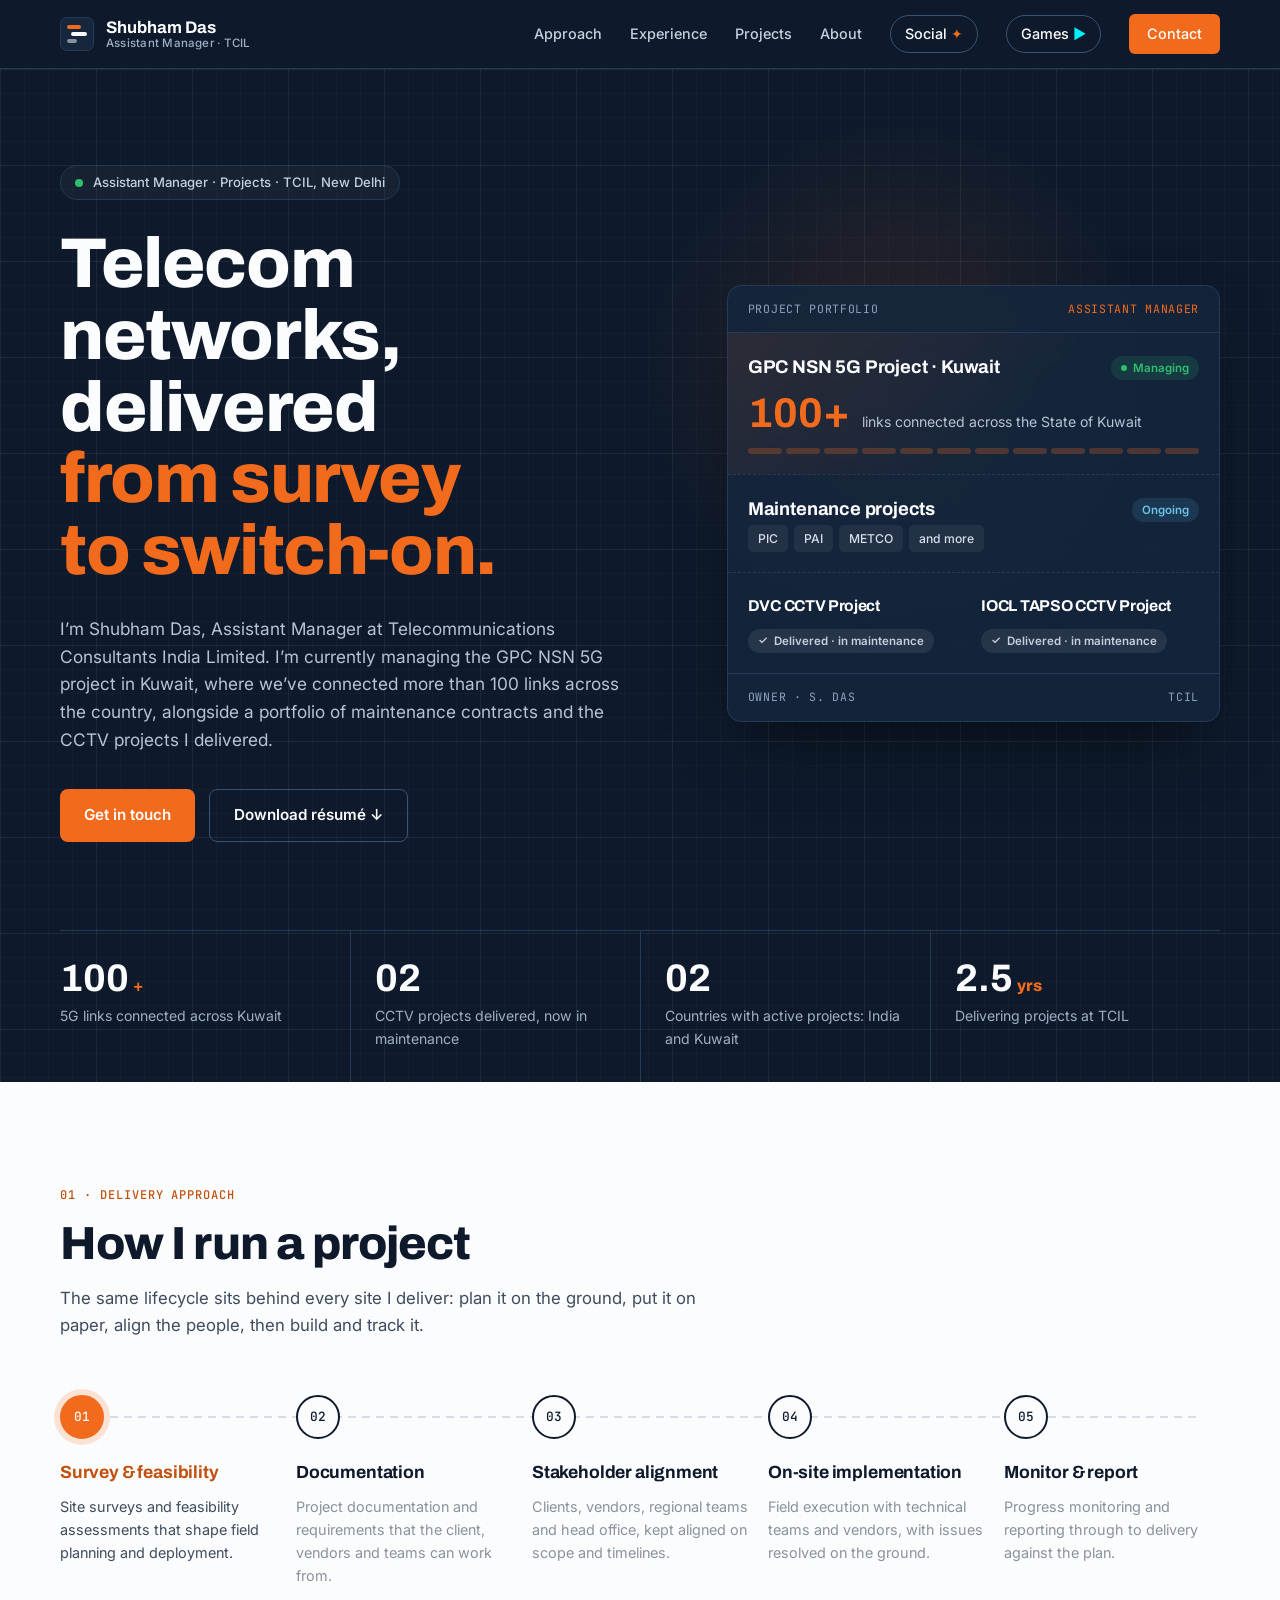
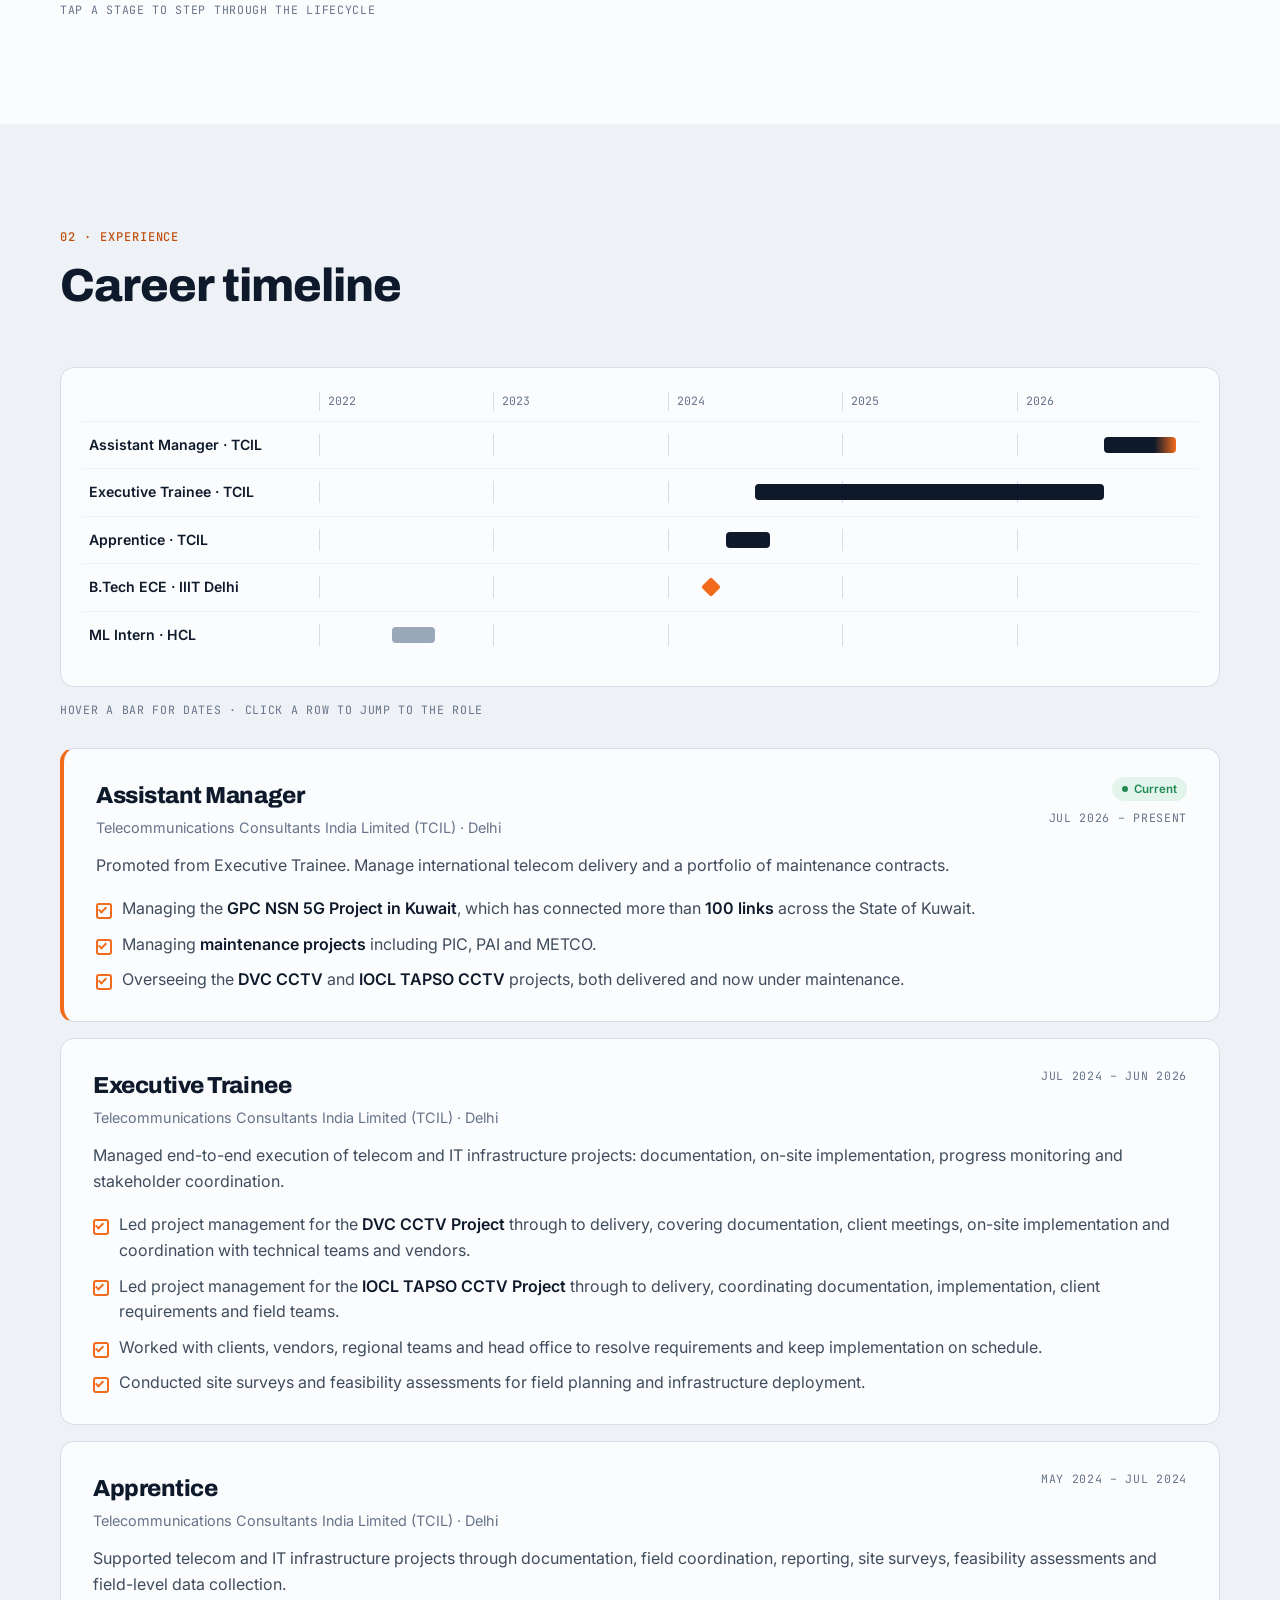
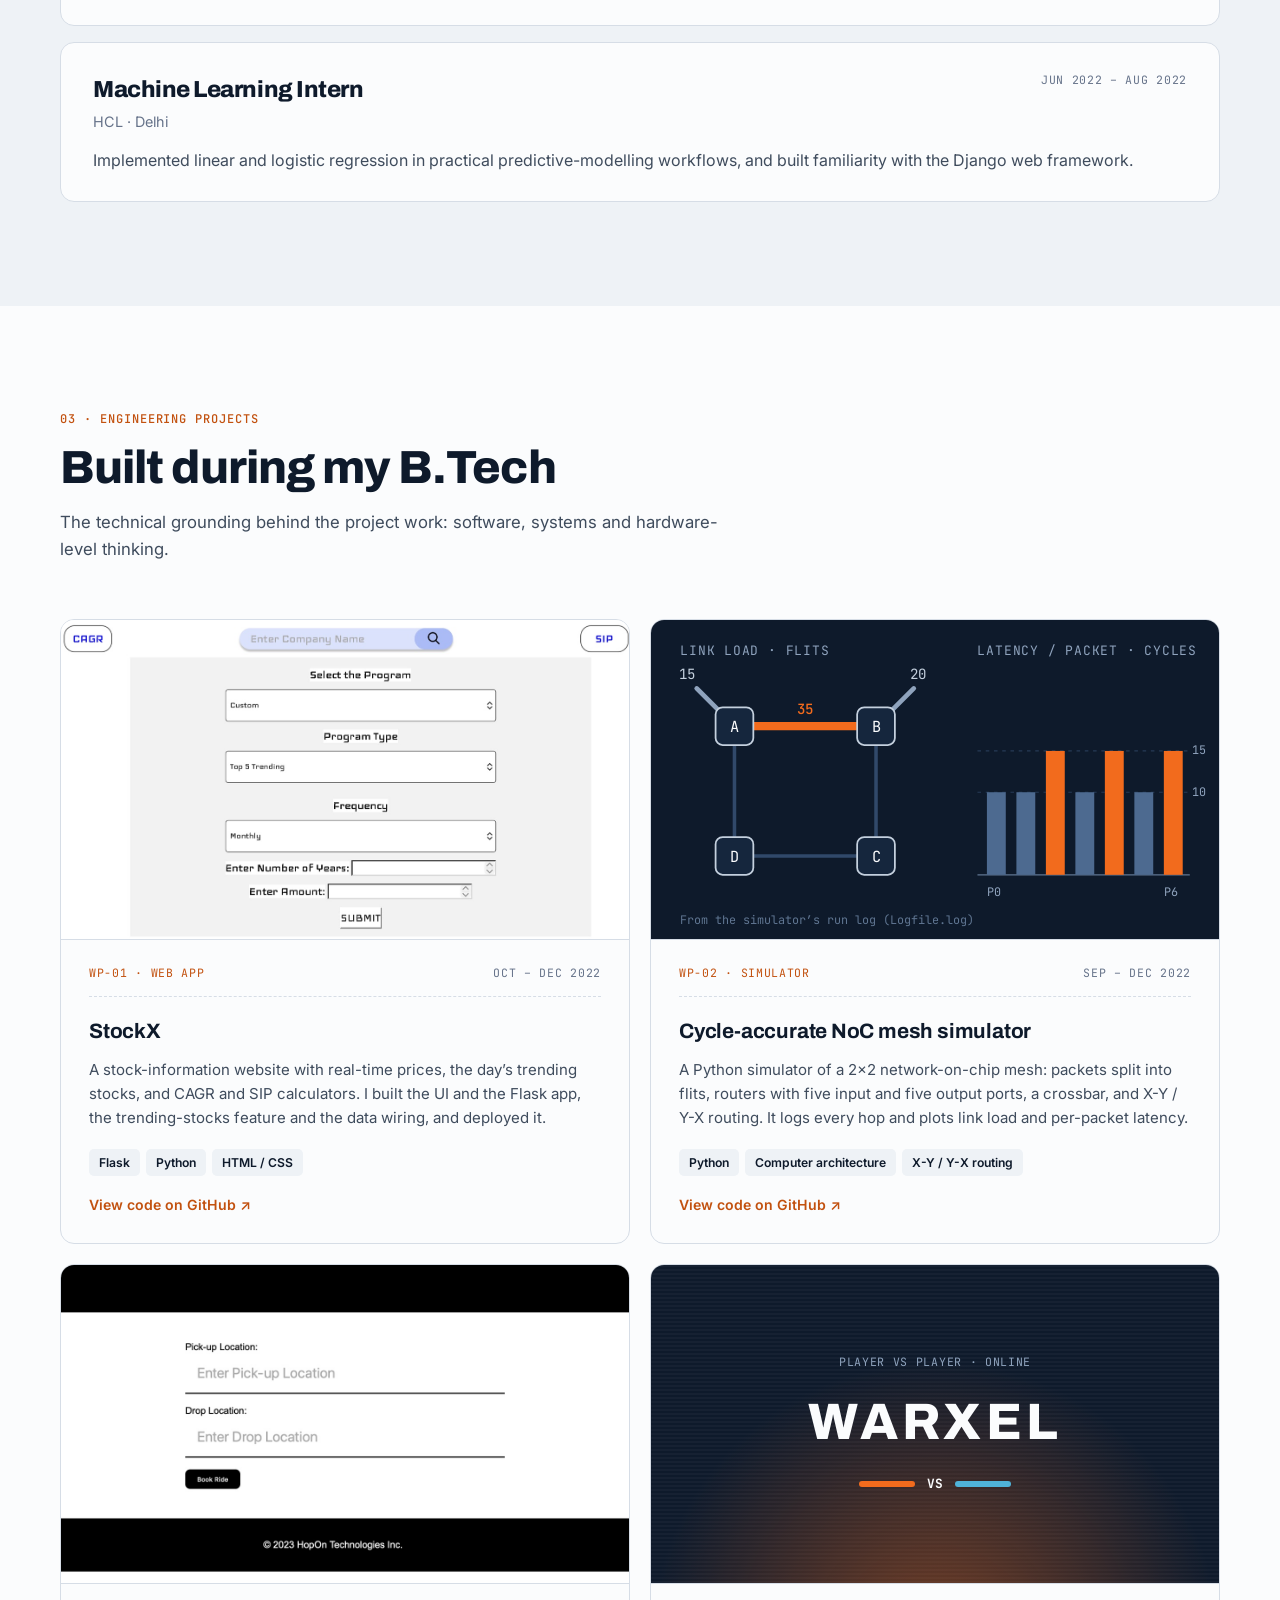
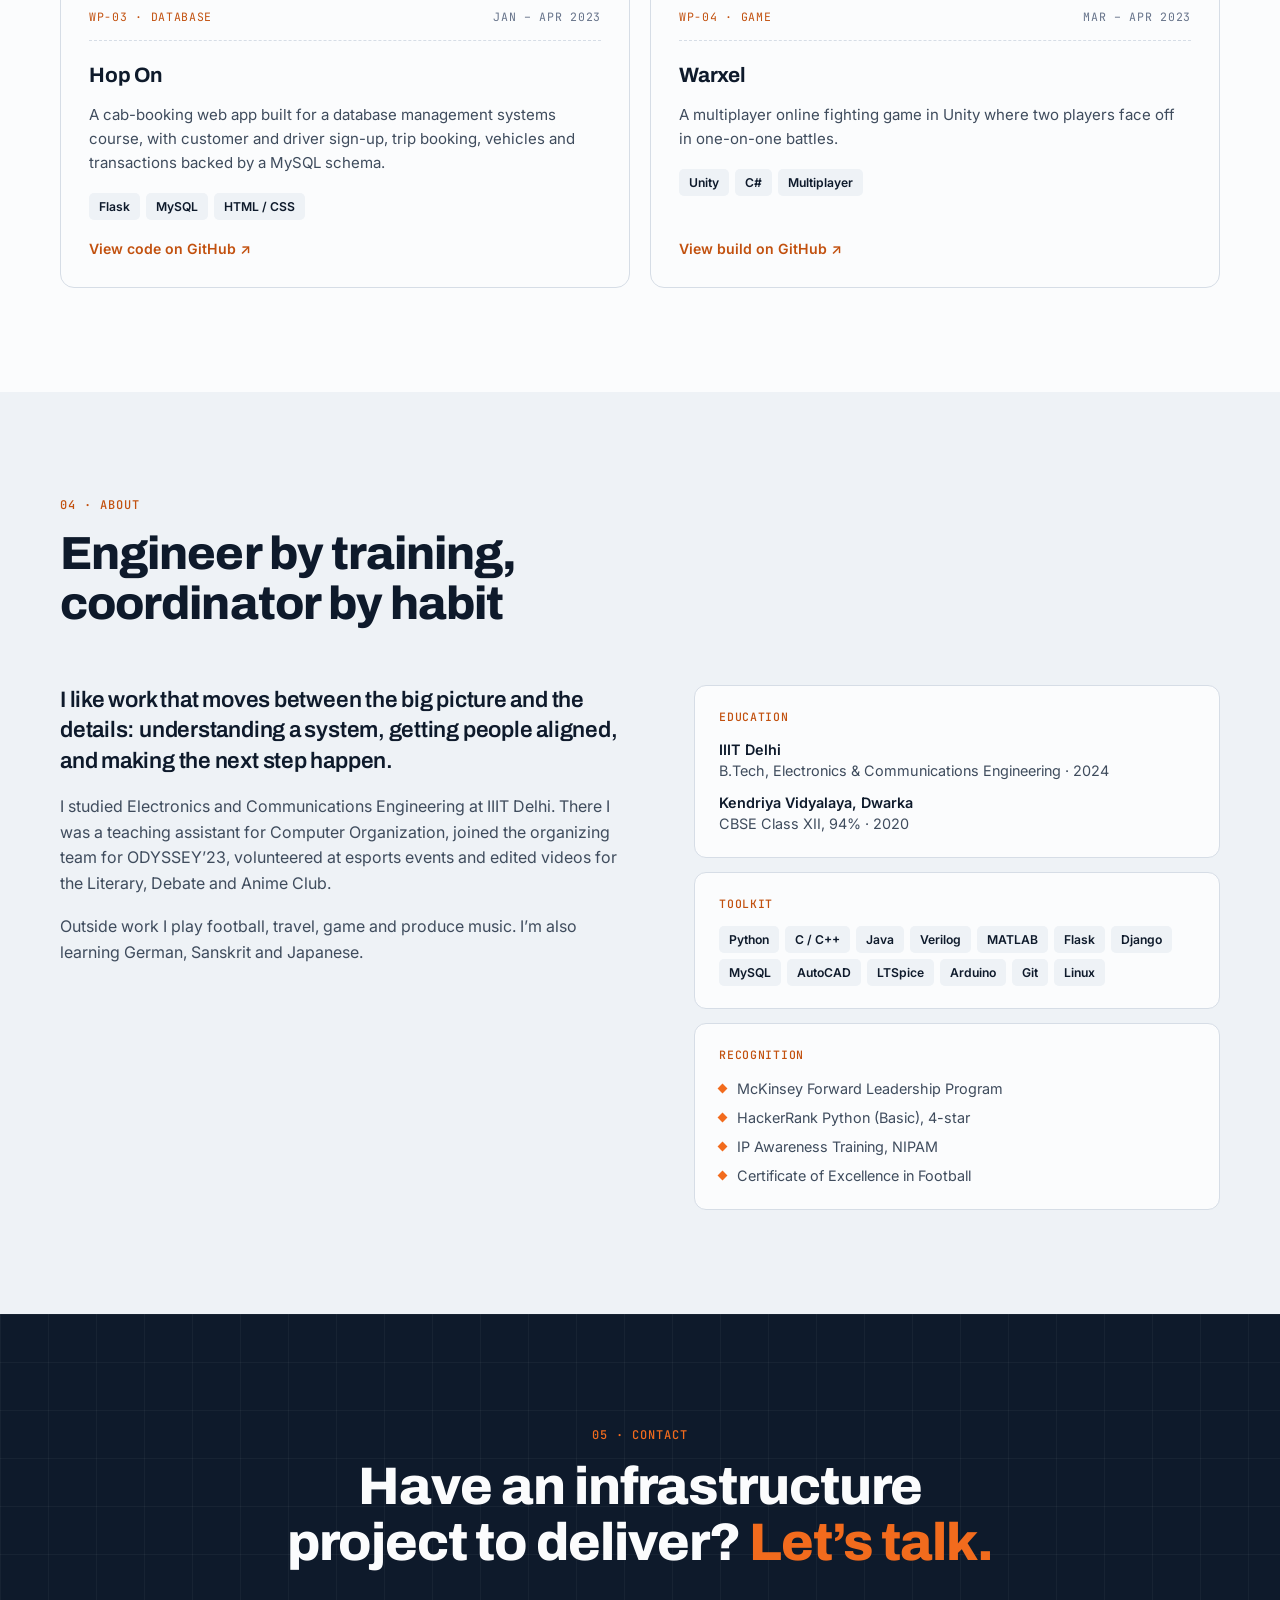
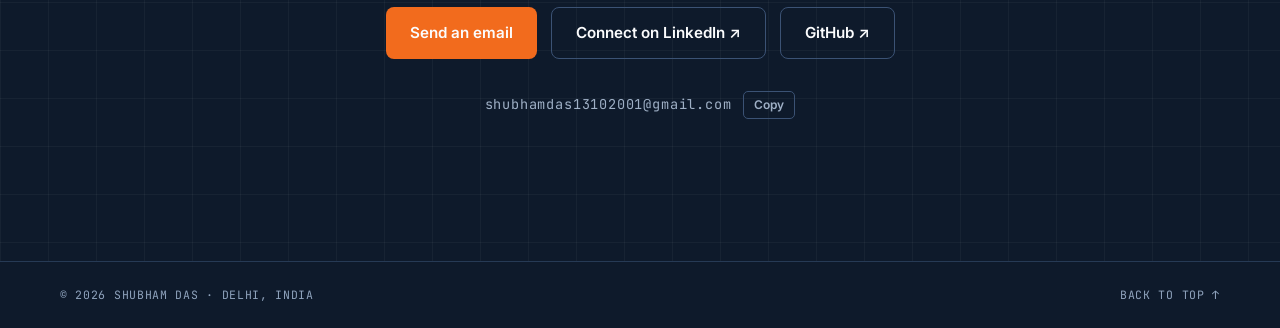
==== commit 49b0411c: "Add arcade games page" ====
--- a/index.html
+++ b/index.html
@@ -16,8 +16,8 @@
       href="https://fonts.googleapis.com/css2?family=Archivo:wght@500;600;700;800&family=Inter:wght@400;500;600&family=JetBrains+Mono:wght@500&display=swap"
       rel="stylesheet"
     />
-    <link rel="stylesheet" href="assets/css/main.css" />
-    <script src="assets/js/main.js" defer></script>
+    <link rel="stylesheet" href="assets/css/main.css?v=7" />
+    <script src="assets/js/main.js?v=6" defer></script>
   </head>
   <body>
     <header class="site-header">
@@ -37,6 +37,7 @@
           <a href="#work">Projects</a>
           <a href="#about">About</a>
           <a class="nav-social" href="social.html">Social <span aria-hidden="true">✦</span></a>
+          <a class="nav-social nav-games" href="games.html">Games <span aria-hidden="true">▶</span></a>
           <a class="nav-cta" href="#contact">Contact</a>
         </nav>
       </div>
@@ -160,27 +161,27 @@
               <div class="gantt-years"><span>2022</span><span>2023</span><span>2024</span><span>2025</span><span>2026</span></div>
             </div>
             <a class="gantt-row" href="#role-am">
-              <span class="gantt-label">Assistant Manager · TCIL</span>
+              <span class="gantt-label">Assistant Manager · TCIL<small class="gantt-dates">Jul 2026 – Present</small></span>
               <span class="gantt-track"><i class="bar bar-live" style="--l: 90%; --w: 8.33%" data-tip="Jul 2026 – Present · 5G Kuwait"></i></span>
             </a>
             <a class="gantt-row" href="#role-et">
-              <span class="gantt-label">Executive Trainee · TCIL</span>
+              <span class="gantt-label">Executive Trainee · TCIL<small class="gantt-dates">Jul 2024 – Jun 2026</small></span>
               <span class="gantt-track"><i class="bar" style="--l: 50%; --w: 40%" data-tip="Jul 2024 – Jun 2026 · 2 yrs"></i></span>
             </a>
             <a class="gantt-row" href="#role-ap">
-              <span class="gantt-label">Apprentice · TCIL</span>
+              <span class="gantt-label">Apprentice · TCIL<small class="gantt-dates">May – Jul 2024</small></span>
               <span class="gantt-track"><i class="bar" style="--l: 46.67%; --w: 5%" data-tip="May – Jul 2024"></i></span>
             </a>
             <div class="gantt-row">
-              <span class="gantt-label">B.Tech ECE · IIIT Delhi</span>
+              <span class="gantt-label">B.Tech ECE · IIIT Delhi<small class="gantt-dates">Graduated Apr 2024</small></span>
               <span class="gantt-track"><i class="milestone" style="--l: 45%" data-tip="Graduated · Apr 2024"></i></span>
             </div>
             <a class="gantt-row" href="#role-hcl">
-              <span class="gantt-label">ML Intern · HCL</span>
+              <span class="gantt-label">ML Intern · HCL<small class="gantt-dates">Jun – Aug 2022</small></span>
               <span class="gantt-track"><i class="bar bar-muted" style="--l: 8.33%; --w: 5%" data-tip="Jun – Aug 2022"></i></span>
             </a>
           </div>
-          <p class="gantt-hint mono">HOVER A BAR FOR DATES · CLICK A ROW TO JUMP TO THE ROLE</p>
+          <p class="gantt-hint mono"><span class="hint-hover">HOVER A BAR FOR DATES · CLICK A ROW TO JUMP TO THE ROLE</span><span class="hint-touch">TAP A ROW TO JUMP TO THE ROLE</span></p>
 
           <div class="roles">
             <article class="role role-current" id="role-am">
--- a/assets/css/main.css
+++ b/assets/css/main.css
@@ -140,7 +140,7 @@
   border: 1px solid var(--navy-line); border-radius: 14px;
   background: rgba(21, 38, 61, 0.88);
   box-shadow: 0 30px 60px -20px rgba(0,0,0,0.55);
-  backdrop-filter: blur(4px);
+  -webkit-backdrop-filter: blur(4px); backdrop-filter: blur(4px);
 }
 
 .board-head, .board-foot {
@@ -575,3 +575,66 @@
 @media (max-width: 720px) {
   .site-nav .nav-social { padding: 12px 0; border: 0; border-radius: 0; }
 }
+
+
+/* ---------- Phone & touch fixes ---------- */
+html { -webkit-text-size-adjust: 100%; text-size-adjust: 100%; }
+html, body { overflow-x: hidden; }
+@supports (overflow: clip) { html, body { overflow-x: clip; } }
+* { -webkit-tap-highlight-color: transparent; }
+.gantt-dates, .hint-touch { display: none; }
+
+@media (hover: none) {
+  [data-tip]::after { display: none; }
+  .hint-hover { display: none; }
+  .hint-touch { display: inline; }
+  .gantt-dates { display: block; margin-top: 2px; color: var(--muted); font-family: var(--mono); font-size: 0.68rem; font-weight: 500; }
+  .package:hover { transform: none; box-shadow: none; border-color: var(--line); }
+  .package:hover .package-visual img { transform: none; }
+  .btn:hover { transform: none; }
+  .phase:hover .phase-num { border-color: var(--navy); }
+  .phase.is-active:hover .phase-num { border-color: var(--orange); }
+}
+
+@media (max-width: 720px) {
+  [data-tip]::after { display: none; }
+  .gantt-dates { display: block; margin-top: 2px; color: var(--muted); font-family: var(--mono); font-size: 0.68rem; font-weight: 500; }
+  .hero h1 { font-size: clamp(2.2rem, 10.5vw, 2.9rem); }
+  .lede { font-size: 1rem; }
+  .actions { flex-direction: column; align-items: stretch; }
+  .actions .btn { justify-content: center; text-align: center; }
+  .tag-line { font-size: 0.74rem; padding: 5px 12px; }
+  .board-head, .board-foot { padding: 12px 16px; }
+  .board-item { padding: 16px; }
+  .board-metric strong { font-size: 2.2rem; }
+  .kpis { margin-top: 48px; }
+  .kpi strong { font-size: 2rem; }
+  .kpi span { font-size: 0.82rem; }
+  .section-head h2 { font-size: clamp(1.8rem, 8vw, 2.3rem); }
+  .section-intro { font-size: 0.98rem; }
+  .gantt-track { height: 18px; }
+  .bar { top: 2px; height: 14px; }
+  .role h3 { font-size: 1.3rem; }
+  .role-meta .mono { font-size: 0.68rem; }
+  .package-head { flex-wrap: wrap; gap: 4px 12px; }
+  .package h3 { font-size: 1.2rem; }
+  .about-lead { font-size: 1.2rem; }
+  .contact h2 { font-size: clamp(1.8rem, 8vw, 2.4rem); }
+  .copy-email { flex-wrap: wrap; justify-content: center; max-width: 100%; }
+  .copy-email .mono { font-size: 0.78rem; word-break: break-all; }
+}
+@media (max-width: 720px) {
+  .hint-hover { display: none; }
+  .hint-touch { display: inline; }
+}
+@media (max-width: 720px) {
+  .role-meta { flex-wrap: wrap; white-space: normal; }
+  .role-head > div, .package-body, .entry-body, .kpi, .phase { min-width: 0; }
+  .role, .role p, .role li, .package p, .card p { overflow-wrap: anywhere; }
+}
+.site-nav .nav-games span { color: #00f0ff; }
+.site-nav .nav-games:hover { border-color: #ff3ea5; background: rgba(255, 62, 165, 0.12); }
+@media (max-width: 1000px) and (min-width: 721px) {
+  .site-nav { gap: 18px; }
+  .site-nav a { font-size: 0.85rem; }
+}
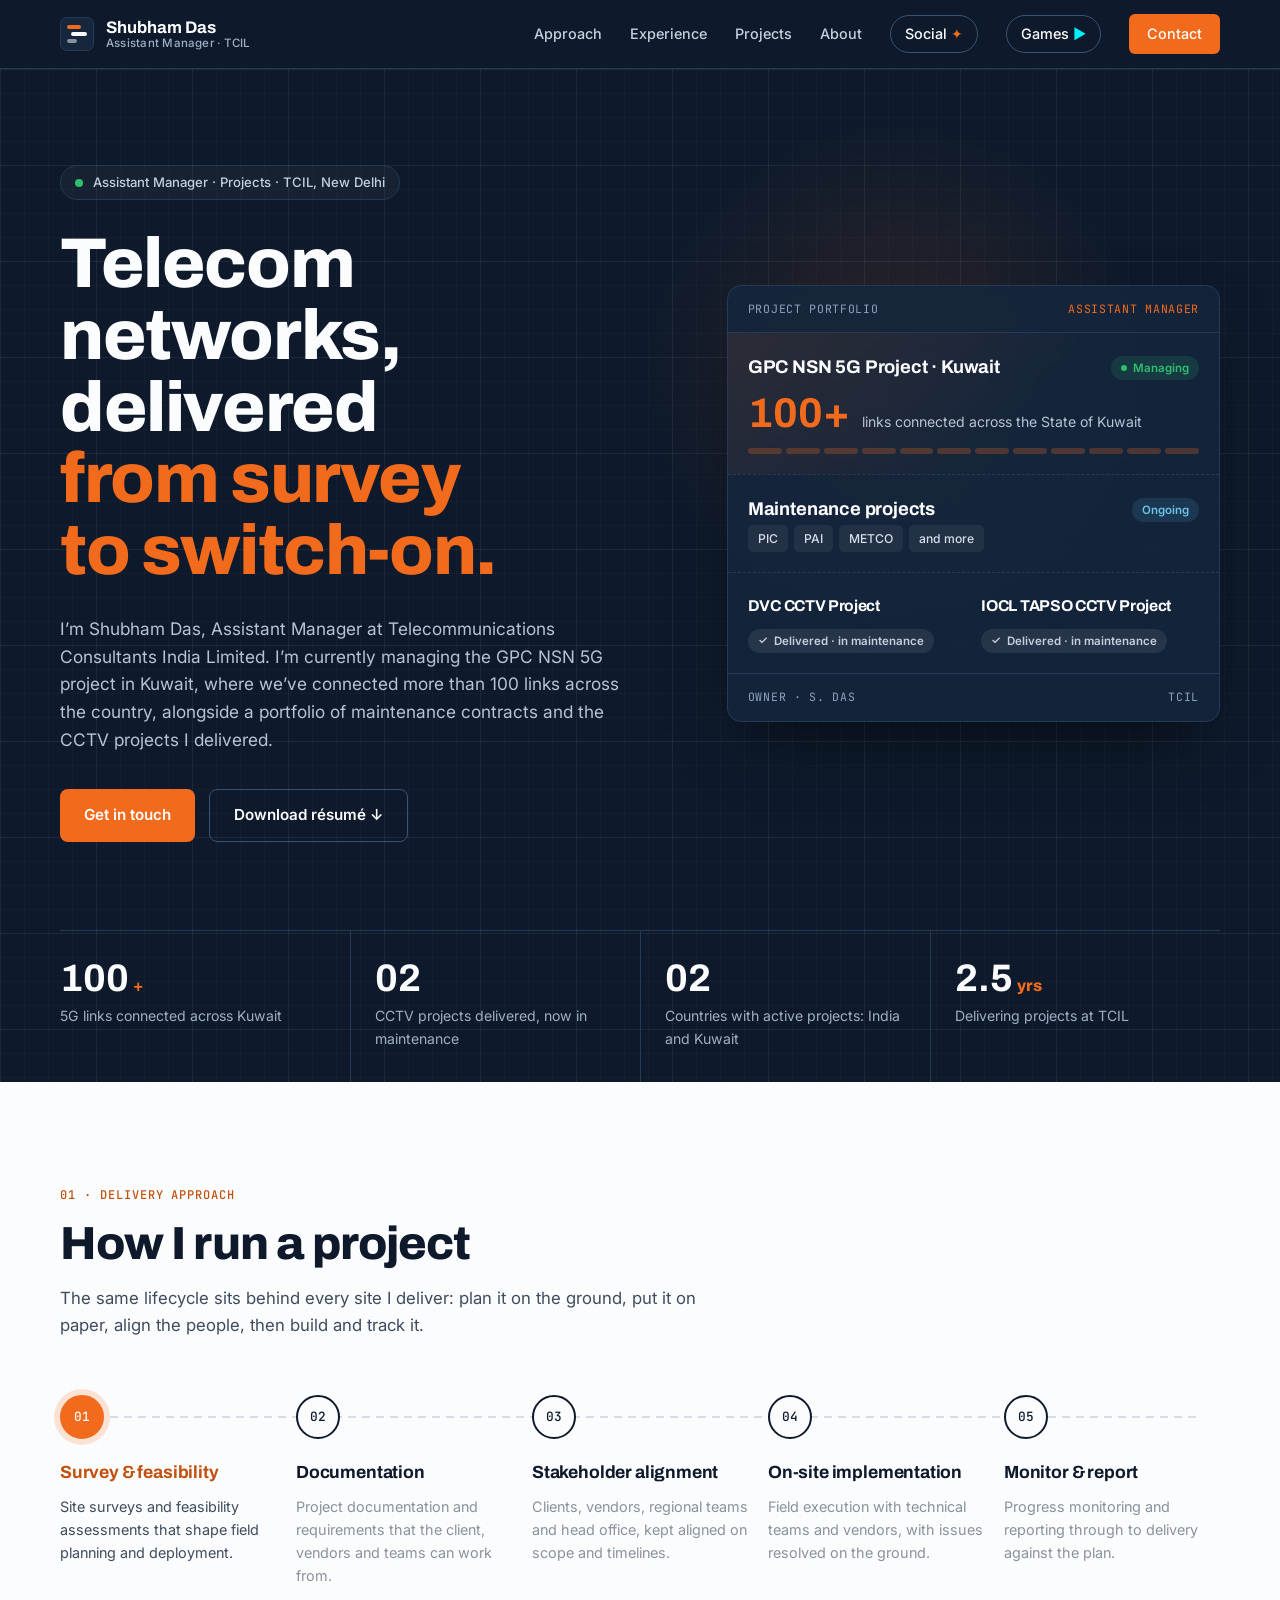
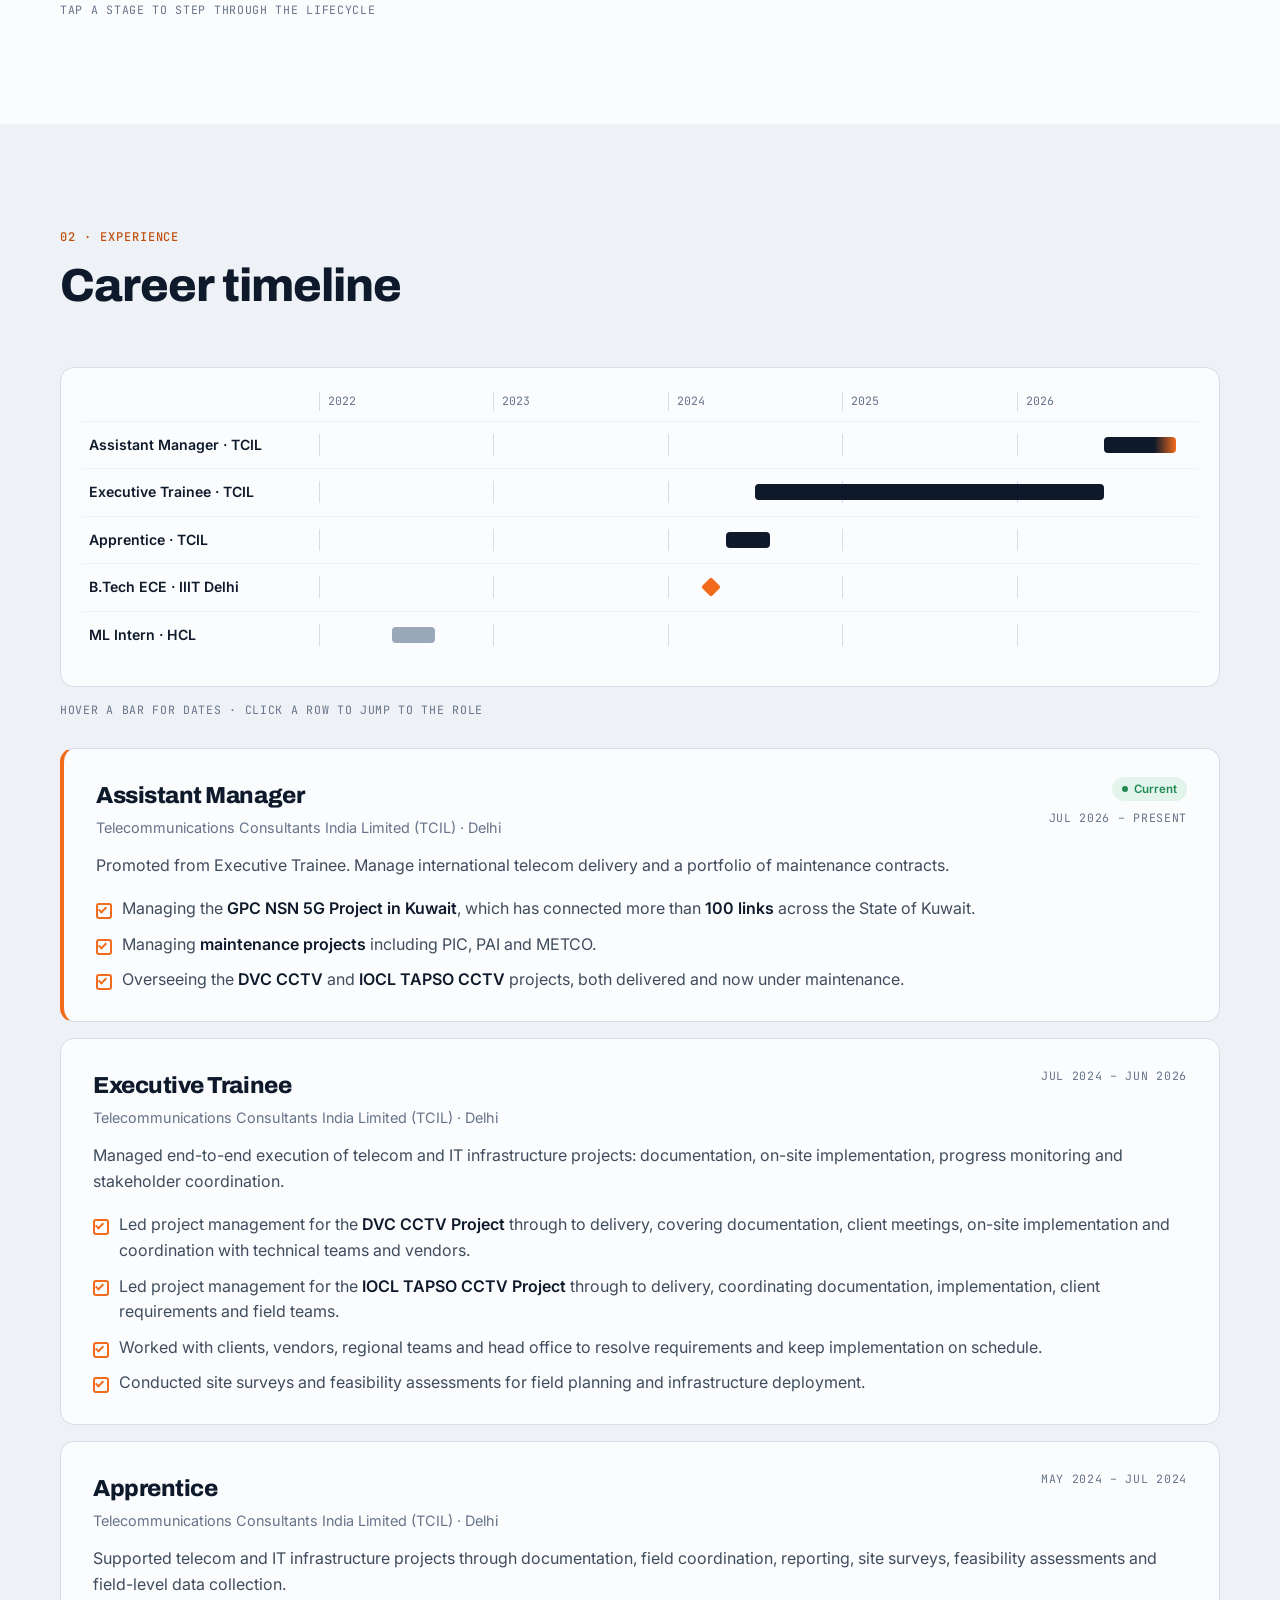
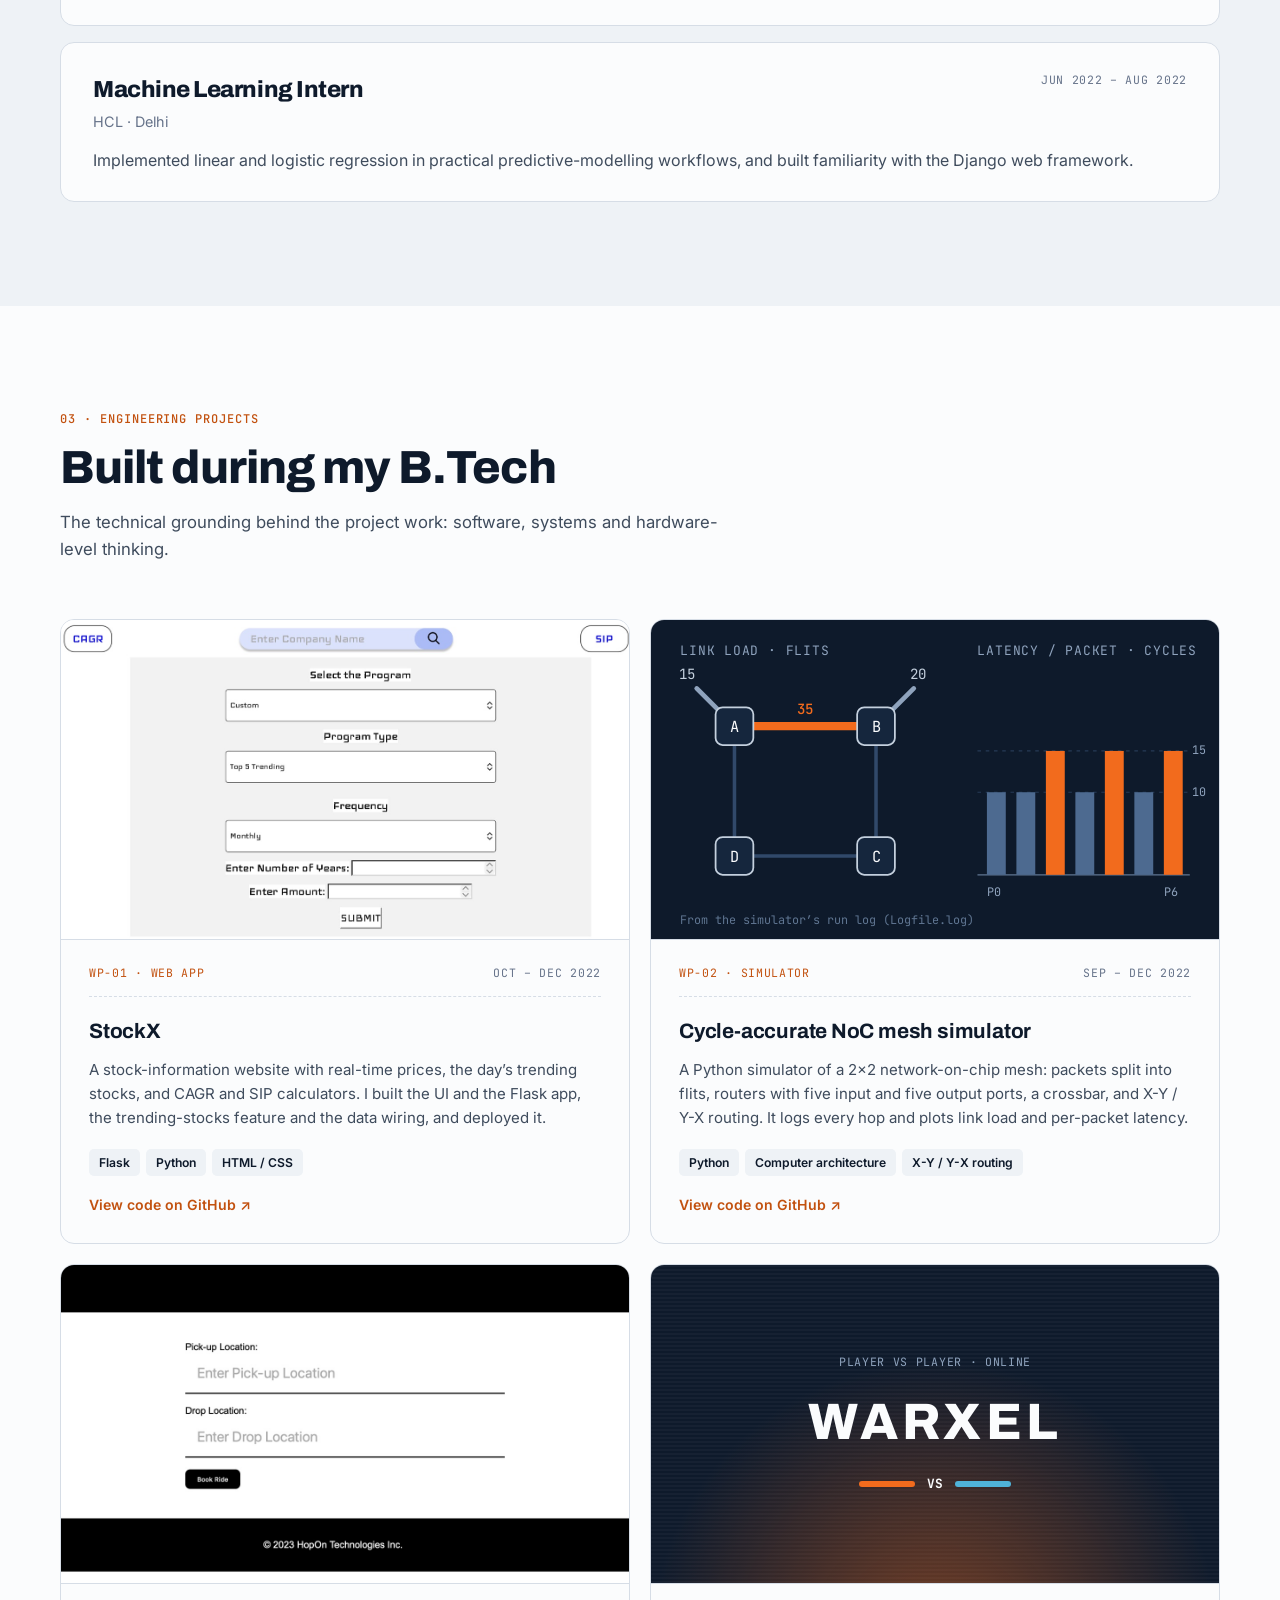
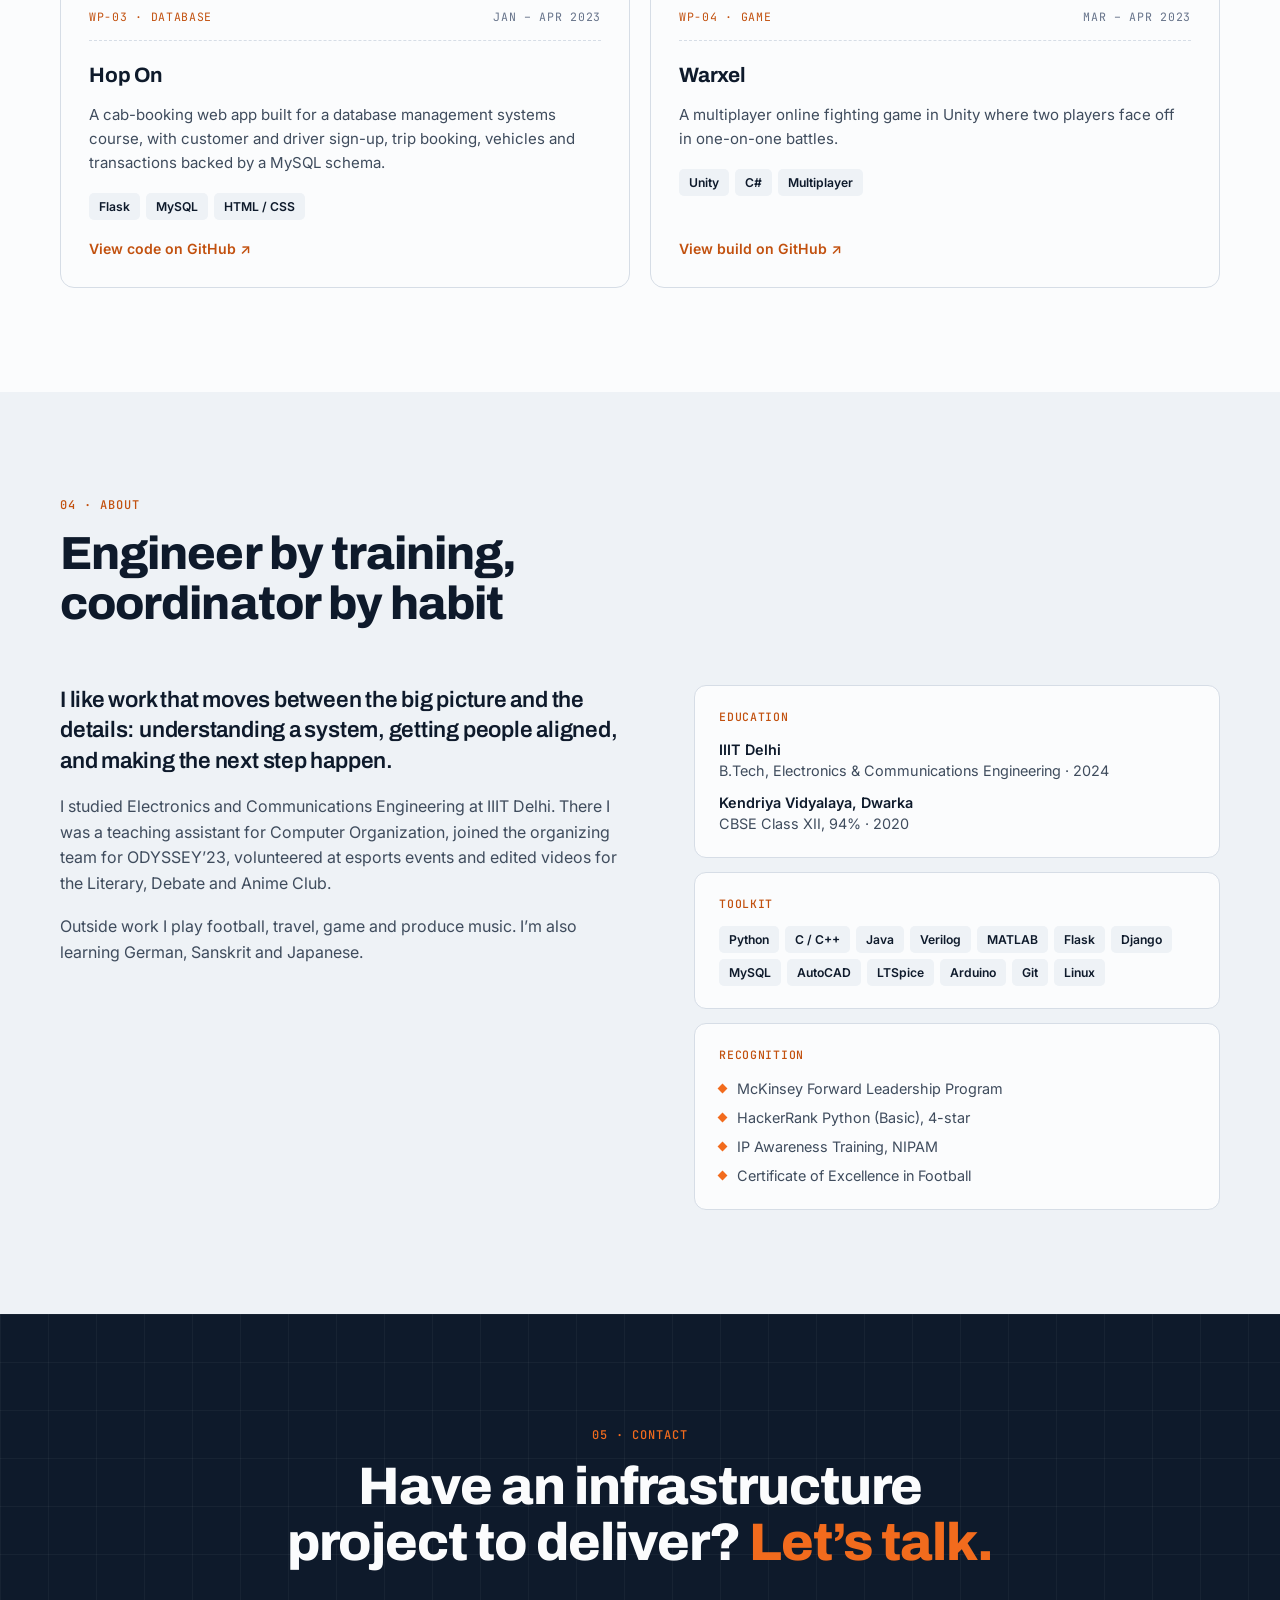
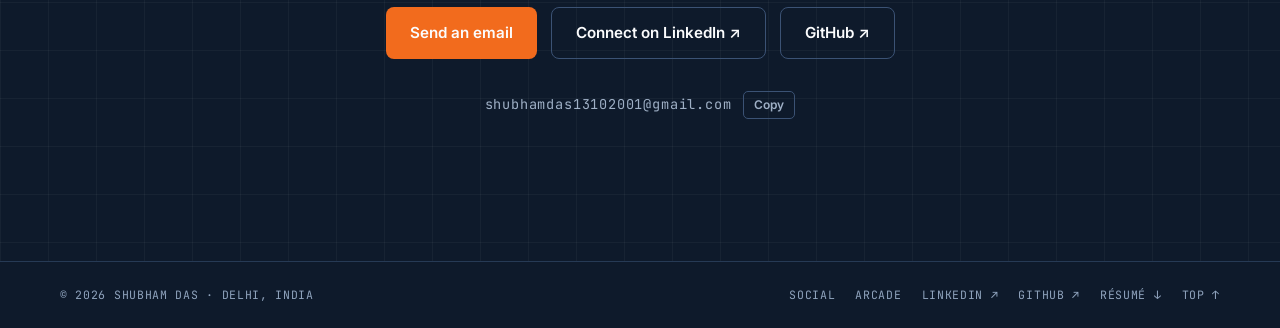
==== commit b72019fc: "Site upgrades: share previews, SEO, 404, accessibility, Nimbus pause" ====
--- a/index.html
+++ b/index.html
@@ -9,6 +9,20 @@
       content="Shubham Das is an Assistant Manager at TCIL, managing the GPC NSN 5G project in Kuwait and telecom infrastructure projects from site survey to delivery."
     />
     <title>Shubham Das — Project Manager, TCIL</title>
+    <link rel="canonical" href="https://shubhamdas13.github.io/" />
+    <meta property="og:type" content="profile" />
+    <meta property="og:site_name" content="Shubham Das" />
+    <meta property="og:title" content="Shubham Das — Assistant Manager, TCIL" />
+    <meta property="og:description" content="Shubham Das is an Assistant Manager at TCIL, managing the GPC NSN 5G project in Kuwait and telecom infrastructure projects from site survey to delivery." />
+    <meta property="og:url" content="https://shubhamdas13.github.io/" />
+    <meta property="og:image" content="https://shubhamdas13.github.io/assets/images/og/index.jpg" />
+    <meta property="og:image:width" content="1200" />
+    <meta property="og:image:height" content="630" />
+    <meta name="twitter:card" content="summary_large_image" />
+    <meta name="twitter:title" content="Shubham Das — Assistant Manager, TCIL" />
+    <meta name="twitter:description" content="Shubham Das is an Assistant Manager at TCIL, managing the GPC NSN 5G project in Kuwait and telecom infrastructure projects from site survey to delivery." />
+    <meta name="twitter:image" content="https://shubhamdas13.github.io/assets/images/og/index.jpg" />
+    <script type="application/ld+json">{"@context": "https://schema.org", "@type": "Person", "name": "Shubham Das", "url": "https://shubhamdas13.github.io/", "image": "https://shubhamdas13.github.io/assets/images/og/index.jpg", "jobTitle": "Assistant Manager", "worksFor": {"@type": "Organization", "name": "Telecommunications Consultants India Limited (TCIL)"}, "alumniOf": {"@type": "CollegeOrUniversity", "name": "Indraprastha Institute of Information Technology, Delhi"}, "address": {"@type": "PostalAddress", "addressLocality": "New Delhi", "addressCountry": "IN"}, "knowsAbout": ["Telecom infrastructure", "Project management", "5G networks", "CCTV systems", "Site surveys"], "sameAs": ["https://www.linkedin.com/in/shubhamdas69420", "https://github.com/ShubhamDas13", "https://www.instagram.com/shubummerrrr/"]}</script>
     <link rel="icon" href="data:image/svg+xml,%3Csvg xmlns='http://www.w3.org/2000/svg' viewBox='0 0 64 64'%3E%3Crect width='64' height='64' rx='10' fill='%230e1a2b'/%3E%3Crect x='14' y='18' width='22' height='7' rx='2' fill='%23f26b1d'/%3E%3Crect x='24' y='29' width='26' height='7' rx='2' fill='%23fbfcfd'/%3E%3Crect x='14' y='40' width='16' height='7' rx='2' fill='%23fbfcfd' opacity='.5'/%3E%3C/svg%3E" />
     <link rel="preconnect" href="https://fonts.googleapis.com" />
     <link rel="preconnect" href="https://fonts.gstatic.com" crossorigin />
@@ -16,10 +30,11 @@
       href="https://fonts.googleapis.com/css2?family=Archivo:wght@500;600;700;800&family=Inter:wght@400;500;600&family=JetBrains+Mono:wght@500&display=swap"
       rel="stylesheet"
     />
-    <link rel="stylesheet" href="assets/css/main.css?v=7" />
+    <link rel="stylesheet" href="assets/css/main.css?v=8" />
     <script src="assets/js/main.js?v=6" defer></script>
   </head>
   <body>
+    <a class="skip-link" href="#main">Skip to content</a>
     <header class="site-header">
       <div class="shell header-inner">
         <a class="brand" href="#home">
@@ -44,7 +59,7 @@
       <div class="scroll-progress" aria-hidden="true"><i></i></div>
     </header>
 
-    <main>
+    <main id="main">
       <!-- HERO -->
       <section class="hero" id="home">
         <div class="hero-spot" aria-hidden="true"></div>
@@ -71,7 +86,7 @@
 
             <div class="board-item board-item--lead">
               <div class="board-row">
-                <h2>GPC NSN 5G Project · Kuwait</h2>
+                <h3>GPC NSN 5G Project · Kuwait</h3>
                 <span class="chip chip-live">Managing</span>
               </div>
               <div class="board-metric"><strong><b data-count="100">100</b>+</strong><span>links connected across the State of Kuwait</span></div>
@@ -80,7 +95,7 @@
 
             <div class="board-item">
               <div class="board-row">
-                <h2>Maintenance projects</h2>
+                <h3>Maintenance projects</h3>
                 <span class="chip chip-om">Ongoing</span>
               </div>
               <ul class="scope"><li>PIC</li><li>PAI</li><li>METCO</li><li>and more</li></ul>
@@ -88,11 +103,11 @@
 
             <div class="board-item board-item--split">
               <div>
-                <h2>DVC CCTV Project</h2>
+                <h3>DVC CCTV Project</h3>
                 <span class="chip chip-done">Delivered · in maintenance</span>
               </div>
               <div>
-                <h2>IOCL TAPSO CCTV Project</h2>
+                <h3>IOCL TAPSO CCTV Project</h3>
                 <span class="chip chip-done">Delivered · in maintenance</span>
               </div>
             </div>
@@ -253,7 +268,7 @@
         <div class="packages">
           <article class="package">
             <div class="package-visual">
-              <img src="assets/images/projects/stockx-sip.jpg" alt="StockX SIP calculator screen with program, type and frequency selectors" loading="lazy" />
+              <img width="1400" height="735" src="assets/images/projects/stockx-sip.jpg" alt="StockX SIP calculator screen with program, type and frequency selectors" loading="lazy" />
             </div>
             <div class="package-body">
               <div class="package-head mono"><span>WP-01 · WEB APP</span><span>OCT – DEC 2022</span></div>
@@ -302,7 +317,7 @@
           </article>
           <article class="package">
             <div class="package-visual">
-              <img src="assets/images/projects/hopon-booking.jpg" alt="Hop On booking screen with pick-up and drop location fields" loading="lazy" />
+              <img width="1280" height="720" src="assets/images/projects/hopon-booking.jpg" alt="Hop On booking screen with pick-up and drop location fields" loading="lazy" />
             </div>
             <div class="package-body">
               <div class="package-head mono"><span>WP-03 · DATABASE</span><span>JAN – APR 2023</span></div>
@@ -391,7 +406,14 @@
     <footer class="site-footer">
       <div class="shell footer-inner mono">
         <p>© 2026 SHUBHAM DAS · DELHI, INDIA</p>
-        <a href="#home">BACK TO TOP ↑</a>
+        <nav class="footer-links" aria-label="Footer">
+          <a href="social.html">SOCIAL</a>
+          <a href="games.html">ARCADE</a>
+          <a href="https://www.linkedin.com/in/shubhamdas69420" target="_blank" rel="noreferrer">LINKEDIN ↗</a>
+          <a href="https://github.com/ShubhamDas13" target="_blank" rel="noreferrer">GITHUB ↗</a>
+          <a href="assets/docs/Shubham_Das_Resume.pdf" download>RÉSUMÉ ↓</a>
+          <a href="#home">TOP ↑</a>
+        </nav>
       </div>
     </footer>
   </body>
--- a/assets/css/main.css
+++ b/assets/css/main.css
@@ -154,7 +154,7 @@
 .board-item + .board-item { border-top: 1px dashed var(--navy-line); }
 
 .board-row { display: flex; align-items: center; justify-content: space-between; gap: 12px; }
-.board-row h2 { font-size: 1.15rem; font-weight: 700; letter-spacing: -0.01em; }
+.board-row h3 { font-size: 1.15rem; font-weight: 700; letter-spacing: -0.01em; }
 .board-role { margin: 4px 0 14px; color: #8fa3bd; font-size: 0.85rem; }
 
 .scope { display: flex; flex-wrap: wrap; gap: 6px; margin: 0; padding: 0; list-style: none; }
@@ -193,7 +193,7 @@
 @keyframes link-up { 0%, 100% { opacity: 0.25; } 40% { opacity: 1; } }
 
 .board-item--split { display: grid; grid-template-columns: 1fr 1fr; gap: 16px; }
-.board-item--split h2 { margin-bottom: 8px; font-size: 0.98rem; }
+.board-item--split h3 { margin-bottom: 8px; font-size: 0.98rem; }
 .board-item--split .chip { white-space: normal; }
 
 /* KPIs */
@@ -638,3 +638,37 @@
   .site-nav { gap: 18px; }
   .site-nav a { font-size: 0.85rem; }
 }
+
+/* ---------- Skip link & keyboard focus ---------- */
+.skip-link {
+  position: fixed; top: 10px; left: 10px; z-index: 1000; padding: 10px 16px; border-radius: 8px;
+  background: #f26b1d; color: #fff; font-weight: 600; transform: translateY(-160%); transition: transform 0.2s;
+}
+.skip-link:focus { transform: none; }
+a:focus-visible, button:focus-visible, [tabindex]:focus-visible { outline: 3px solid #f26b1d; outline-offset: 3px; border-radius: 6px; }
+
+/* ---------- Footer links ---------- */
+.footer-links { display: flex; flex-wrap: wrap; gap: 8px 20px; }
+.footer-links a { color: #8fa3bd; }
+.footer-links a:hover { color: var(--orange); }
+
+/* ---------- Print (one clean page of the essentials) ---------- */
+@media print {
+  @page { margin: 14mm; }
+  body { background: #fff; color: #000; font-size: 11pt; }
+  .site-header, .menu-toggle, .scroll-progress, .hero-spot, .actions, .kpis, #approach, .gantt, .gantt-hint,
+  .package-visual, .repo-link, .contact .actions, .copy-email, .copy-feedback, .site-footer, .skip-link, .phases-hint { display: none !important; }
+  .hero, .contact { background: none !important; color: #000; padding: 0 0 12pt; }
+  .hero-inner { grid-template-columns: 1fr; gap: 12pt; }
+  .hero h1 { font-size: 22pt; color: #000; }
+  .hero .hl, .hl { color: #c2510f; }
+  .lede, .tag-line { color: #333; }
+  .board { box-shadow: none; background: none; border: 1px solid #999; color: #000; }
+  .board *, .board-role, .board-metric span { color: #000 !important; }
+  .scope li, .chip { background: none !important; border: 1px solid #999; color: #000 !important; }
+  .section, .section-tint { padding: 12pt 0; background: none; }
+  .reveal { opacity: 1 !important; transform: none !important; }
+  .role, .package, .card { break-inside: avoid; box-shadow: none; border-color: #999; }
+  .packages { grid-template-columns: 1fr 1fr; }
+  a { color: #000; text-decoration: none; }
+}
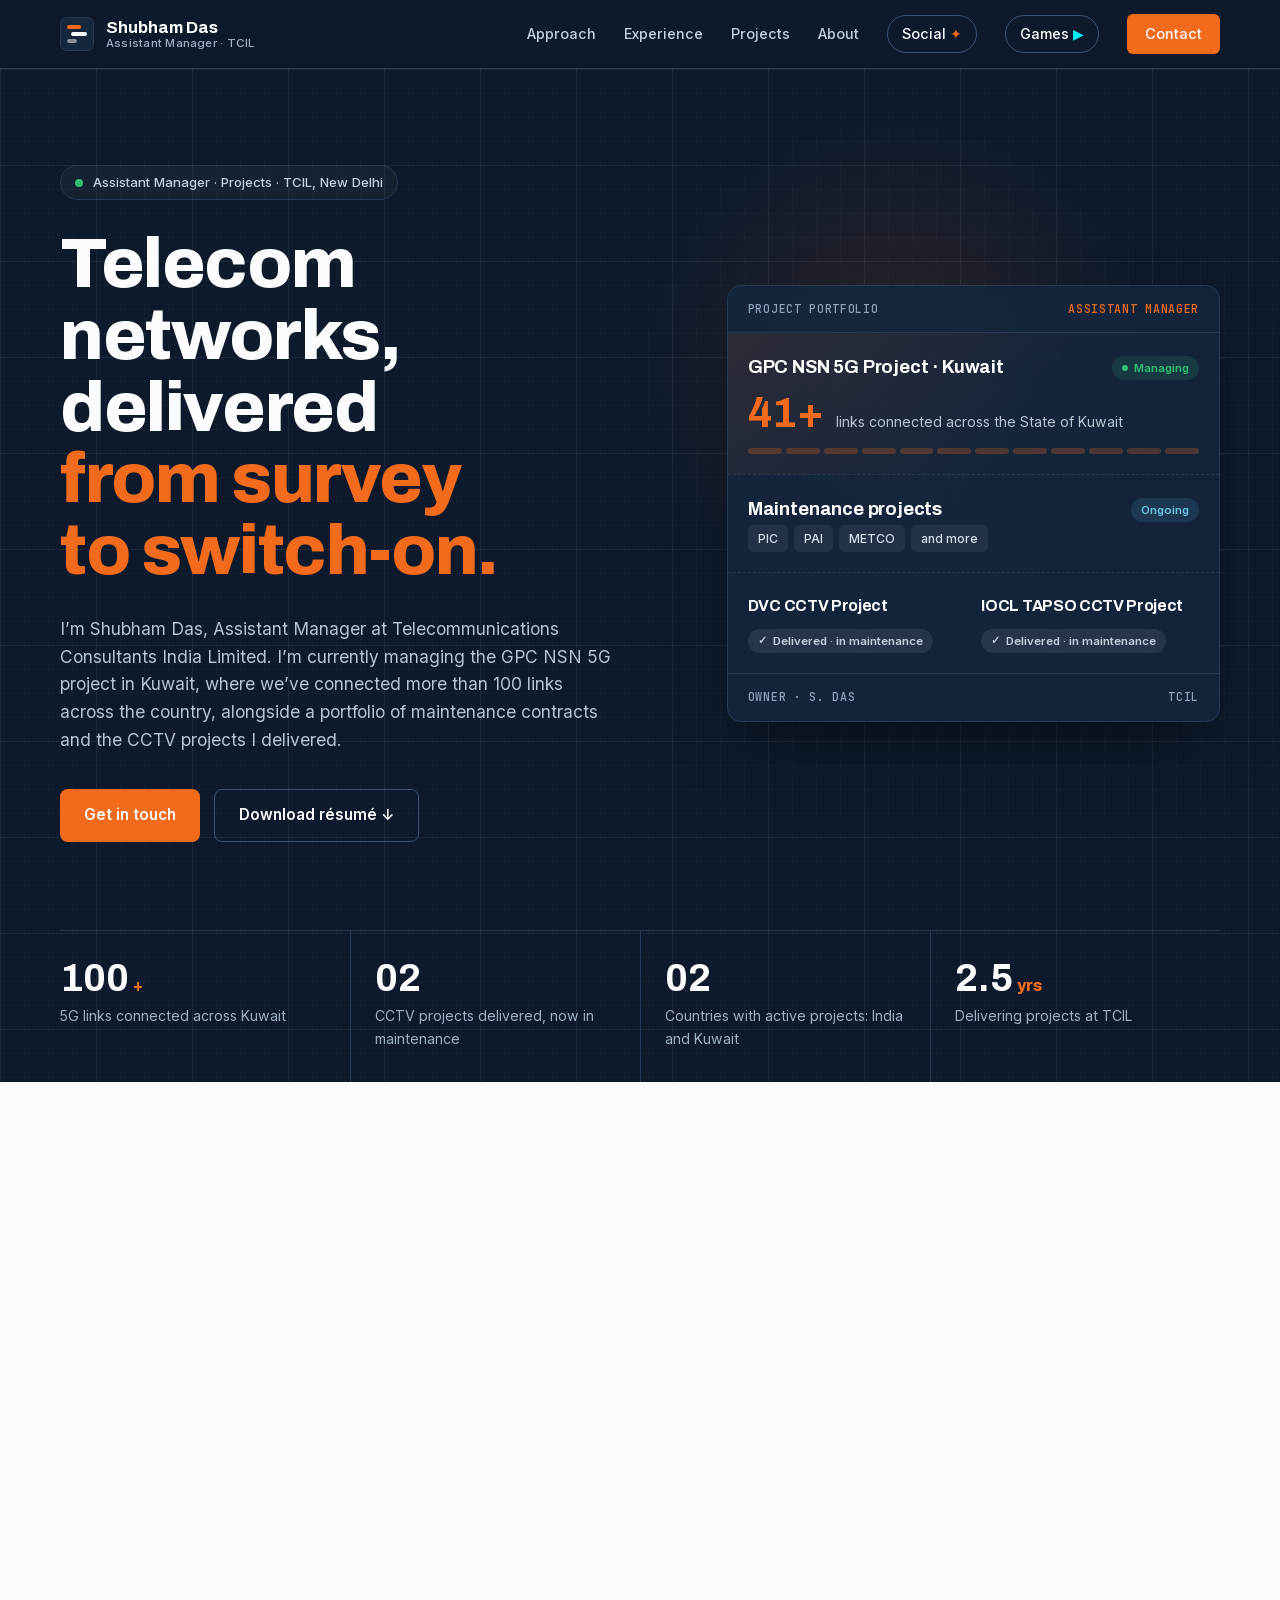
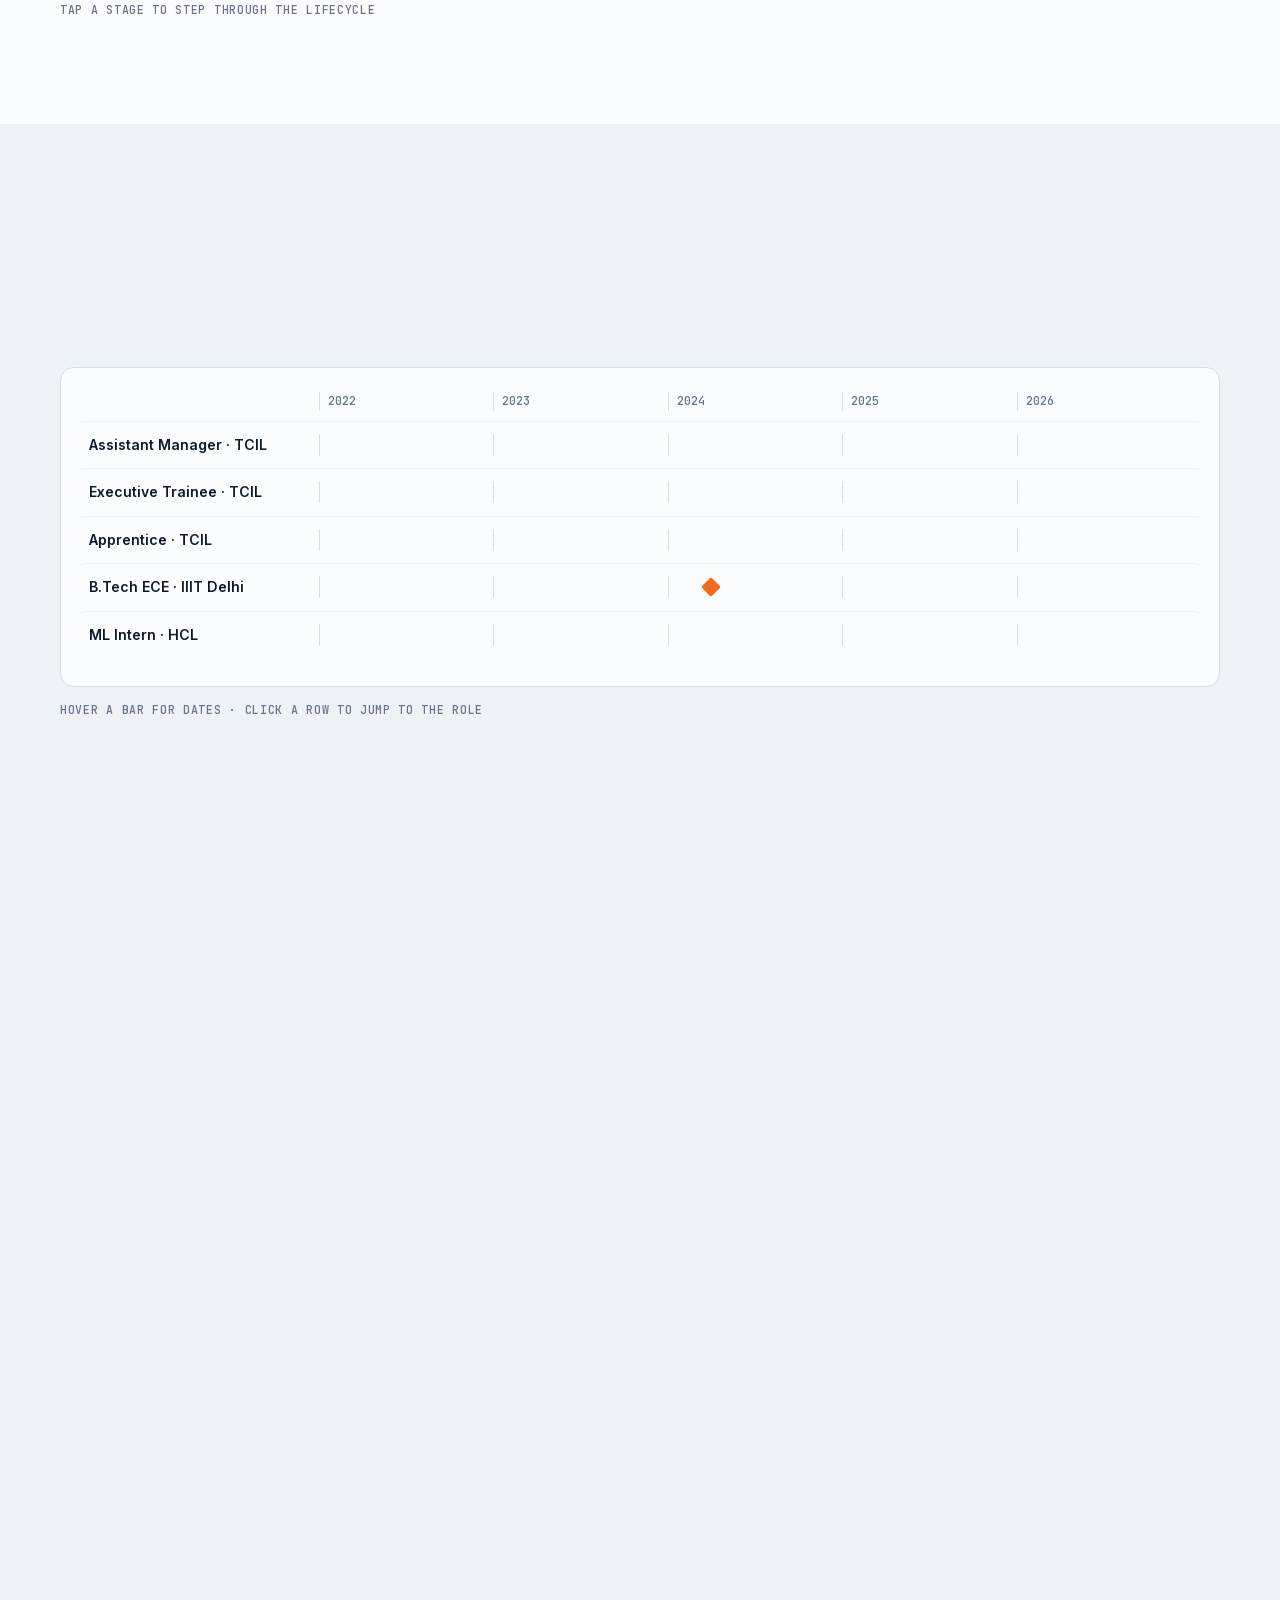
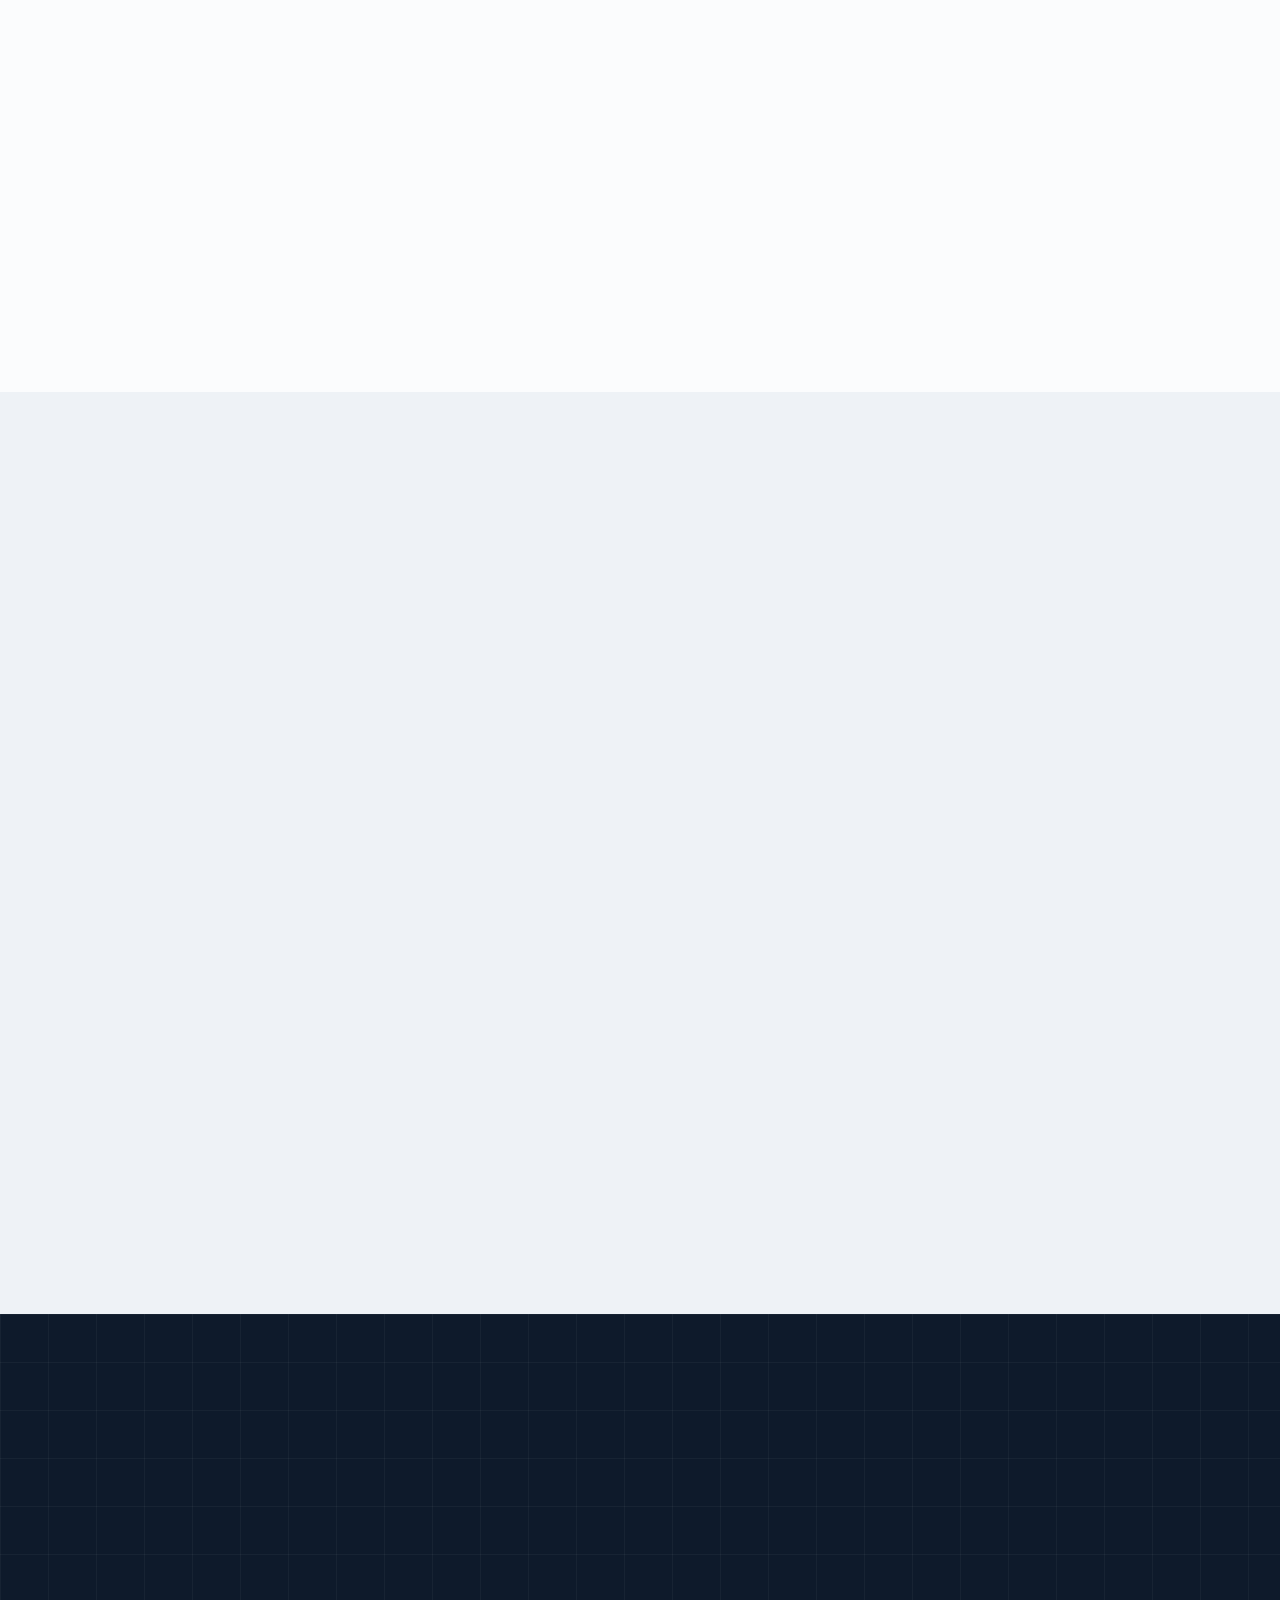
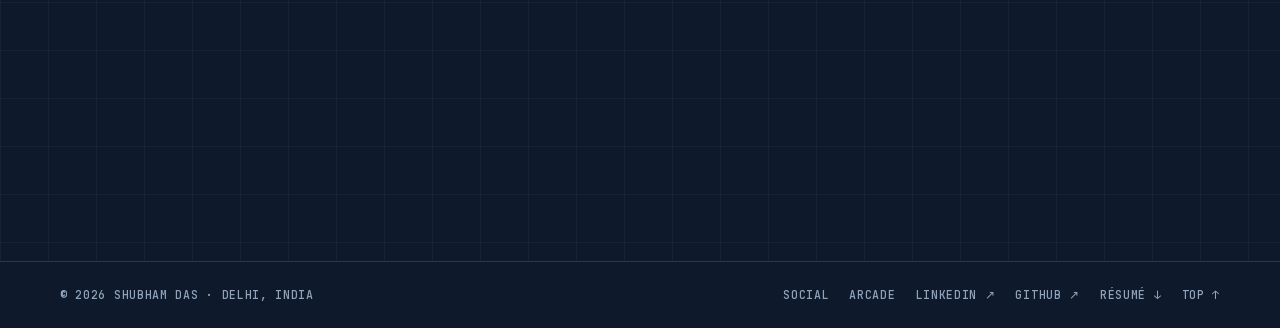
==== commit 971f01de: "Security: self-hosted fonts, CSP, referrer policy, safer DOM, photo cleaner" ====
--- a/index.html
+++ b/index.html
@@ -2,6 +2,8 @@
 <html lang="en">
   <head>
     <meta charset="UTF-8" />
+    <meta http-equiv="Content-Security-Policy" content="default-src 'self'; script-src 'self'; style-src 'self' 'unsafe-inline'; style-src-elem 'self'; style-src-attr 'unsafe-inline'; img-src 'self' data:; font-src 'self'; media-src 'self'; connect-src 'self'; frame-src 'self'; worker-src 'none'; object-src 'none'; base-uri 'self'; form-action 'none'" />
+    <meta name="referrer" content="strict-origin-when-cross-origin" />
     <meta name="viewport" content="width=device-width, initial-scale=1" />
     <meta name="theme-color" content="#0e1a2b" />
     <meta
@@ -24,12 +26,7 @@
     <meta name="twitter:image" content="https://shubhamdas13.github.io/assets/images/og/index.jpg" />
     <script type="application/ld+json">{"@context": "https://schema.org", "@type": "Person", "name": "Shubham Das", "url": "https://shubhamdas13.github.io/", "image": "https://shubhamdas13.github.io/assets/images/og/index.jpg", "jobTitle": "Assistant Manager", "worksFor": {"@type": "Organization", "name": "Telecommunications Consultants India Limited (TCIL)"}, "alumniOf": {"@type": "CollegeOrUniversity", "name": "Indraprastha Institute of Information Technology, Delhi"}, "address": {"@type": "PostalAddress", "addressLocality": "New Delhi", "addressCountry": "IN"}, "knowsAbout": ["Telecom infrastructure", "Project management", "5G networks", "CCTV systems", "Site surveys"], "sameAs": ["https://www.linkedin.com/in/shubhamdas69420", "https://github.com/ShubhamDas13", "https://www.instagram.com/shubummerrrr/"]}</script>
     <link rel="icon" href="data:image/svg+xml,%3Csvg xmlns='http://www.w3.org/2000/svg' viewBox='0 0 64 64'%3E%3Crect width='64' height='64' rx='10' fill='%230e1a2b'/%3E%3Crect x='14' y='18' width='22' height='7' rx='2' fill='%23f26b1d'/%3E%3Crect x='24' y='29' width='26' height='7' rx='2' fill='%23fbfcfd'/%3E%3Crect x='14' y='40' width='16' height='7' rx='2' fill='%23fbfcfd' opacity='.5'/%3E%3C/svg%3E" />
-    <link rel="preconnect" href="https://fonts.googleapis.com" />
-    <link rel="preconnect" href="https://fonts.gstatic.com" crossorigin />
-    <link
-      href="https://fonts.googleapis.com/css2?family=Archivo:wght@500;600;700;800&family=Inter:wght@400;500;600&family=JetBrains+Mono:wght@500&display=swap"
-      rel="stylesheet"
-    />
+    <link rel="stylesheet" href="assets/css/fonts.css?v=1" />
     <link rel="stylesheet" href="assets/css/main.css?v=8" />
     <script src="assets/js/main.js?v=6" defer></script>
   </head>
--- a/assets/css/fonts.css
+++ b/assets/css/fonts.css
@@ -0,0 +1,121 @@
+/* Self-hosted Google Fonts (SIL Open Font License 1.1). Latin subset only. */
+@font-face {
+  font-family: 'Archivo';
+  font-style: normal;
+  font-weight: 500;
+  font-display: swap;
+  src: url('../fonts/archivo-normal-2a392e.woff2') format('woff2');
+  unicode-range: U+0000-00FF, U+0131, U+0152-0153, U+02BB-02BC, U+02C6, U+02DA, U+02DC, U+0304, U+0308, U+0329, U+2000-206F, U+20AC, U+2122, U+2191, U+2193, U+2212, U+2215, U+FEFF, U+FFFD;
+}
+@font-face {
+  font-family: 'Archivo';
+  font-style: normal;
+  font-weight: 600;
+  font-display: swap;
+  src: url('../fonts/archivo-normal-2a392e.woff2') format('woff2');
+  unicode-range: U+0000-00FF, U+0131, U+0152-0153, U+02BB-02BC, U+02C6, U+02DA, U+02DC, U+0304, U+0308, U+0329, U+2000-206F, U+20AC, U+2122, U+2191, U+2193, U+2212, U+2215, U+FEFF, U+FFFD;
+}
+@font-face {
+  font-family: 'Archivo';
+  font-style: normal;
+  font-weight: 700;
+  font-display: swap;
+  src: url('../fonts/archivo-normal-2a392e.woff2') format('woff2');
+  unicode-range: U+0000-00FF, U+0131, U+0152-0153, U+02BB-02BC, U+02C6, U+02DA, U+02DC, U+0304, U+0308, U+0329, U+2000-206F, U+20AC, U+2122, U+2191, U+2193, U+2212, U+2215, U+FEFF, U+FFFD;
+}
+@font-face {
+  font-family: 'Archivo';
+  font-style: normal;
+  font-weight: 800;
+  font-display: swap;
+  src: url('../fonts/archivo-normal-2a392e.woff2') format('woff2');
+  unicode-range: U+0000-00FF, U+0131, U+0152-0153, U+02BB-02BC, U+02C6, U+02DA, U+02DC, U+0304, U+0308, U+0329, U+2000-206F, U+20AC, U+2122, U+2191, U+2193, U+2212, U+2215, U+FEFF, U+FFFD;
+}
+@font-face {
+  font-family: 'Caveat';
+  font-style: normal;
+  font-weight: 500;
+  font-display: swap;
+  src: url('../fonts/caveat-normal-4230ff.woff2') format('woff2');
+  unicode-range: U+0000-00FF, U+0131, U+0152-0153, U+02BB-02BC, U+02C6, U+02DA, U+02DC, U+0304, U+0308, U+0329, U+2000-206F, U+20AC, U+2122, U+2191, U+2193, U+2212, U+2215, U+FEFF, U+FFFD;
+}
+@font-face {
+  font-family: 'Caveat';
+  font-style: normal;
+  font-weight: 700;
+  font-display: swap;
+  src: url('../fonts/caveat-normal-4230ff.woff2') format('woff2');
+  unicode-range: U+0000-00FF, U+0131, U+0152-0153, U+02BB-02BC, U+02C6, U+02DA, U+02DC, U+0304, U+0308, U+0329, U+2000-206F, U+20AC, U+2122, U+2191, U+2193, U+2212, U+2215, U+FEFF, U+FFFD;
+}
+@font-face {
+  font-family: 'Fraunces';
+  font-style: italic;
+  font-weight: 400;
+  font-display: swap;
+  src: url('../fonts/fraunces-italic-de4b58.woff2') format('woff2');
+  unicode-range: U+0000-00FF, U+0131, U+0152-0153, U+02BB-02BC, U+02C6, U+02DA, U+02DC, U+0304, U+0308, U+0329, U+2000-206F, U+20AC, U+2122, U+2191, U+2193, U+2212, U+2215, U+FEFF, U+FFFD;
+}
+@font-face {
+  font-family: 'Fraunces';
+  font-style: italic;
+  font-weight: 600;
+  font-display: swap;
+  src: url('../fonts/fraunces-italic-de4b58.woff2') format('woff2');
+  unicode-range: U+0000-00FF, U+0131, U+0152-0153, U+02BB-02BC, U+02C6, U+02DA, U+02DC, U+0304, U+0308, U+0329, U+2000-206F, U+20AC, U+2122, U+2191, U+2193, U+2212, U+2215, U+FEFF, U+FFFD;
+}
+@font-face {
+  font-family: 'Fraunces';
+  font-style: normal;
+  font-weight: 400;
+  font-display: swap;
+  src: url('../fonts/fraunces-normal-63f165.woff2') format('woff2');
+  unicode-range: U+0000-00FF, U+0131, U+0152-0153, U+02BB-02BC, U+02C6, U+02DA, U+02DC, U+0304, U+0308, U+0329, U+2000-206F, U+20AC, U+2122, U+2191, U+2193, U+2212, U+2215, U+FEFF, U+FFFD;
+}
+@font-face {
+  font-family: 'Fraunces';
+  font-style: normal;
+  font-weight: 600;
+  font-display: swap;
+  src: url('../fonts/fraunces-normal-63f165.woff2') format('woff2');
+  unicode-range: U+0000-00FF, U+0131, U+0152-0153, U+02BB-02BC, U+02C6, U+02DA, U+02DC, U+0304, U+0308, U+0329, U+2000-206F, U+20AC, U+2122, U+2191, U+2193, U+2212, U+2215, U+FEFF, U+FFFD;
+}
+@font-face {
+  font-family: 'Inter';
+  font-style: normal;
+  font-weight: 400;
+  font-display: swap;
+  src: url('../fonts/inter-normal-1ab1ad.woff2') format('woff2');
+  unicode-range: U+0000-00FF, U+0131, U+0152-0153, U+02BB-02BC, U+02C6, U+02DA, U+02DC, U+0304, U+0308, U+0329, U+2000-206F, U+20AC, U+2122, U+2191, U+2193, U+2212, U+2215, U+FEFF, U+FFFD;
+}
+@font-face {
+  font-family: 'Inter';
+  font-style: normal;
+  font-weight: 500;
+  font-display: swap;
+  src: url('../fonts/inter-normal-1ab1ad.woff2') format('woff2');
+  unicode-range: U+0000-00FF, U+0131, U+0152-0153, U+02BB-02BC, U+02C6, U+02DA, U+02DC, U+0304, U+0308, U+0329, U+2000-206F, U+20AC, U+2122, U+2191, U+2193, U+2212, U+2215, U+FEFF, U+FFFD;
+}
+@font-face {
+  font-family: 'Inter';
+  font-style: normal;
+  font-weight: 600;
+  font-display: swap;
+  src: url('../fonts/inter-normal-1ab1ad.woff2') format('woff2');
+  unicode-range: U+0000-00FF, U+0131, U+0152-0153, U+02BB-02BC, U+02C6, U+02DA, U+02DC, U+0304, U+0308, U+0329, U+2000-206F, U+20AC, U+2122, U+2191, U+2193, U+2212, U+2215, U+FEFF, U+FFFD;
+}
+@font-face {
+  font-family: 'JetBrains Mono';
+  font-style: normal;
+  font-weight: 500;
+  font-display: swap;
+  src: url('../fonts/jetbrains-mono-normal-533c11.woff2') format('woff2');
+  unicode-range: U+0000-00FF, U+0131, U+0152-0153, U+02BB-02BC, U+02C6, U+02DA, U+02DC, U+0304, U+0308, U+0329, U+2000-206F, U+20AC, U+2122, U+2191, U+2193, U+2212, U+2215, U+FEFF, U+FFFD;
+}
+@font-face {
+  font-family: 'Press Start 2P';
+  font-style: normal;
+  font-weight: 400;
+  font-display: swap;
+  src: url('../fonts/press-start-2p-normal-0961ba.woff2') format('woff2');
+  unicode-range: U+0000-00FF, U+0131, U+0152-0153, U+02BB-02BC, U+02C6, U+02DA, U+02DC, U+0304, U+0308, U+0329, U+2000-206F, U+20AC, U+2122, U+2191, U+2193, U+2212, U+2215, U+FEFF, U+FFFD;
+}
